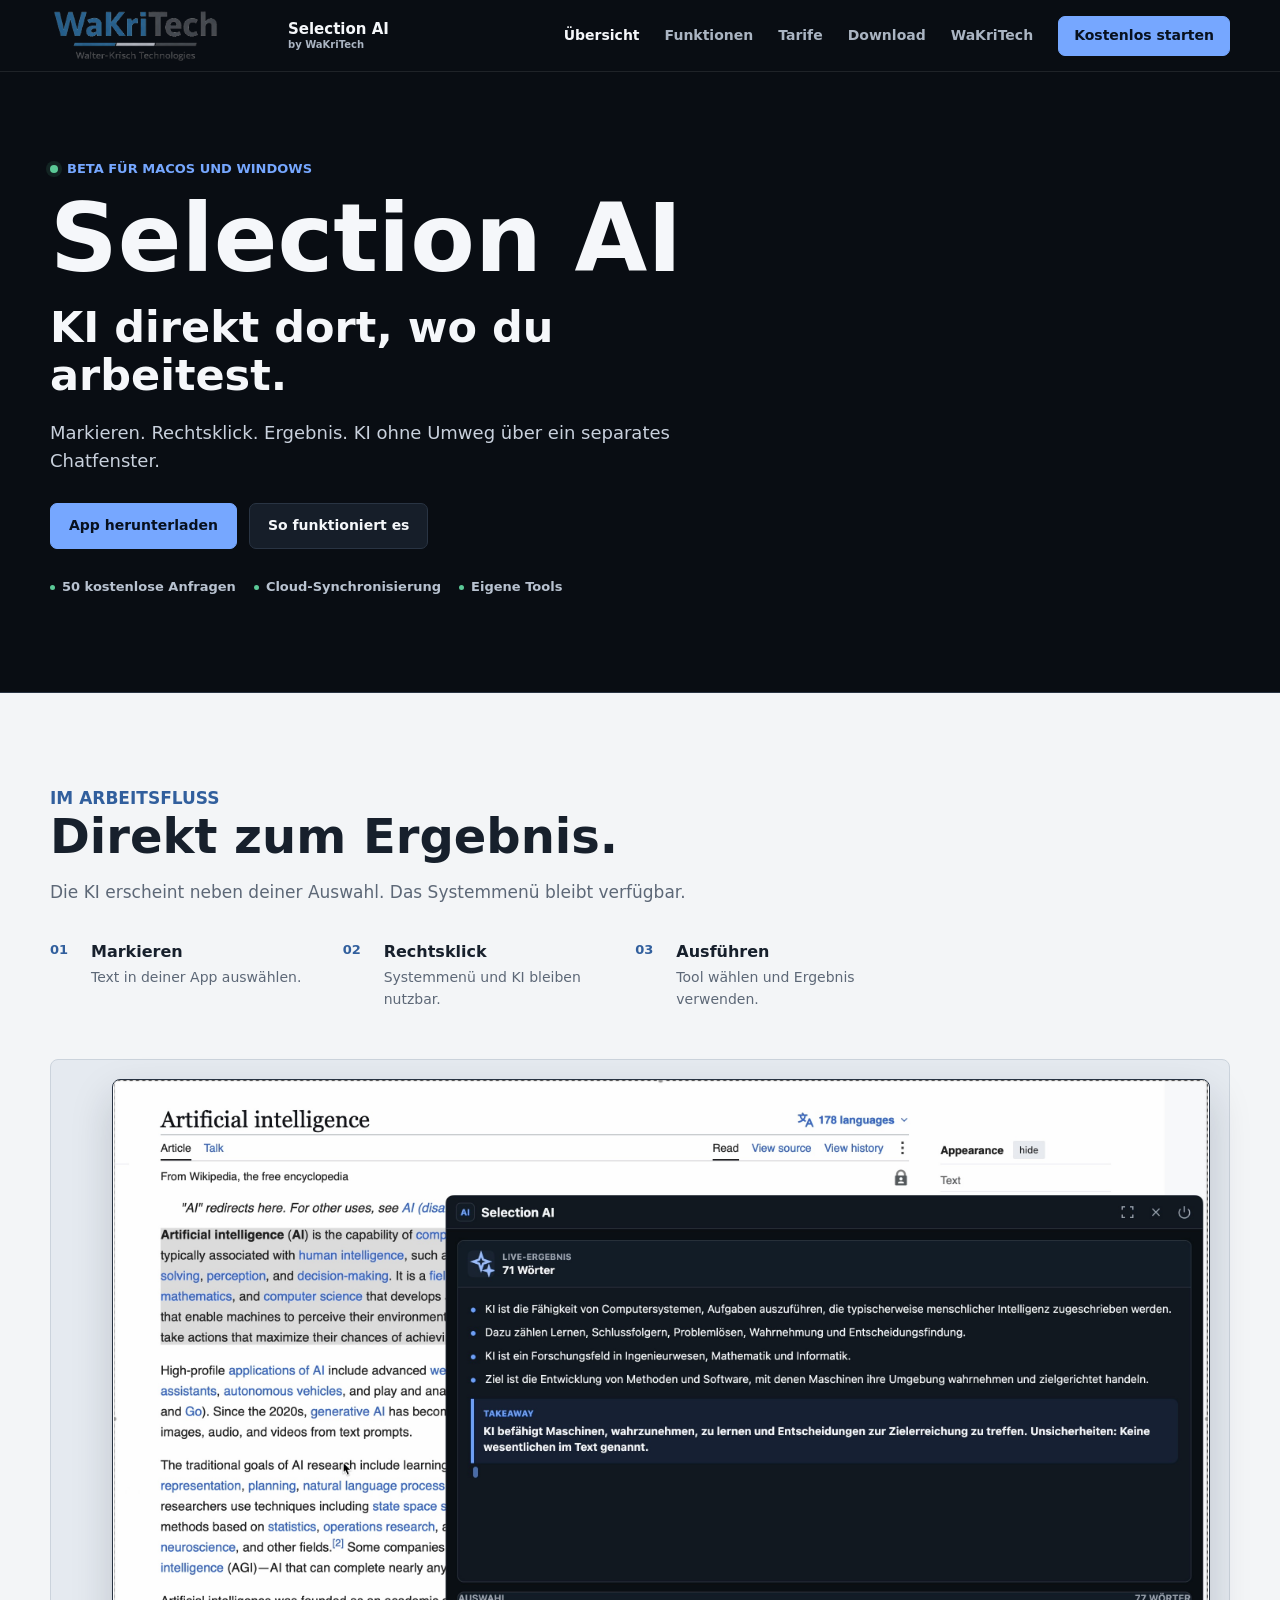
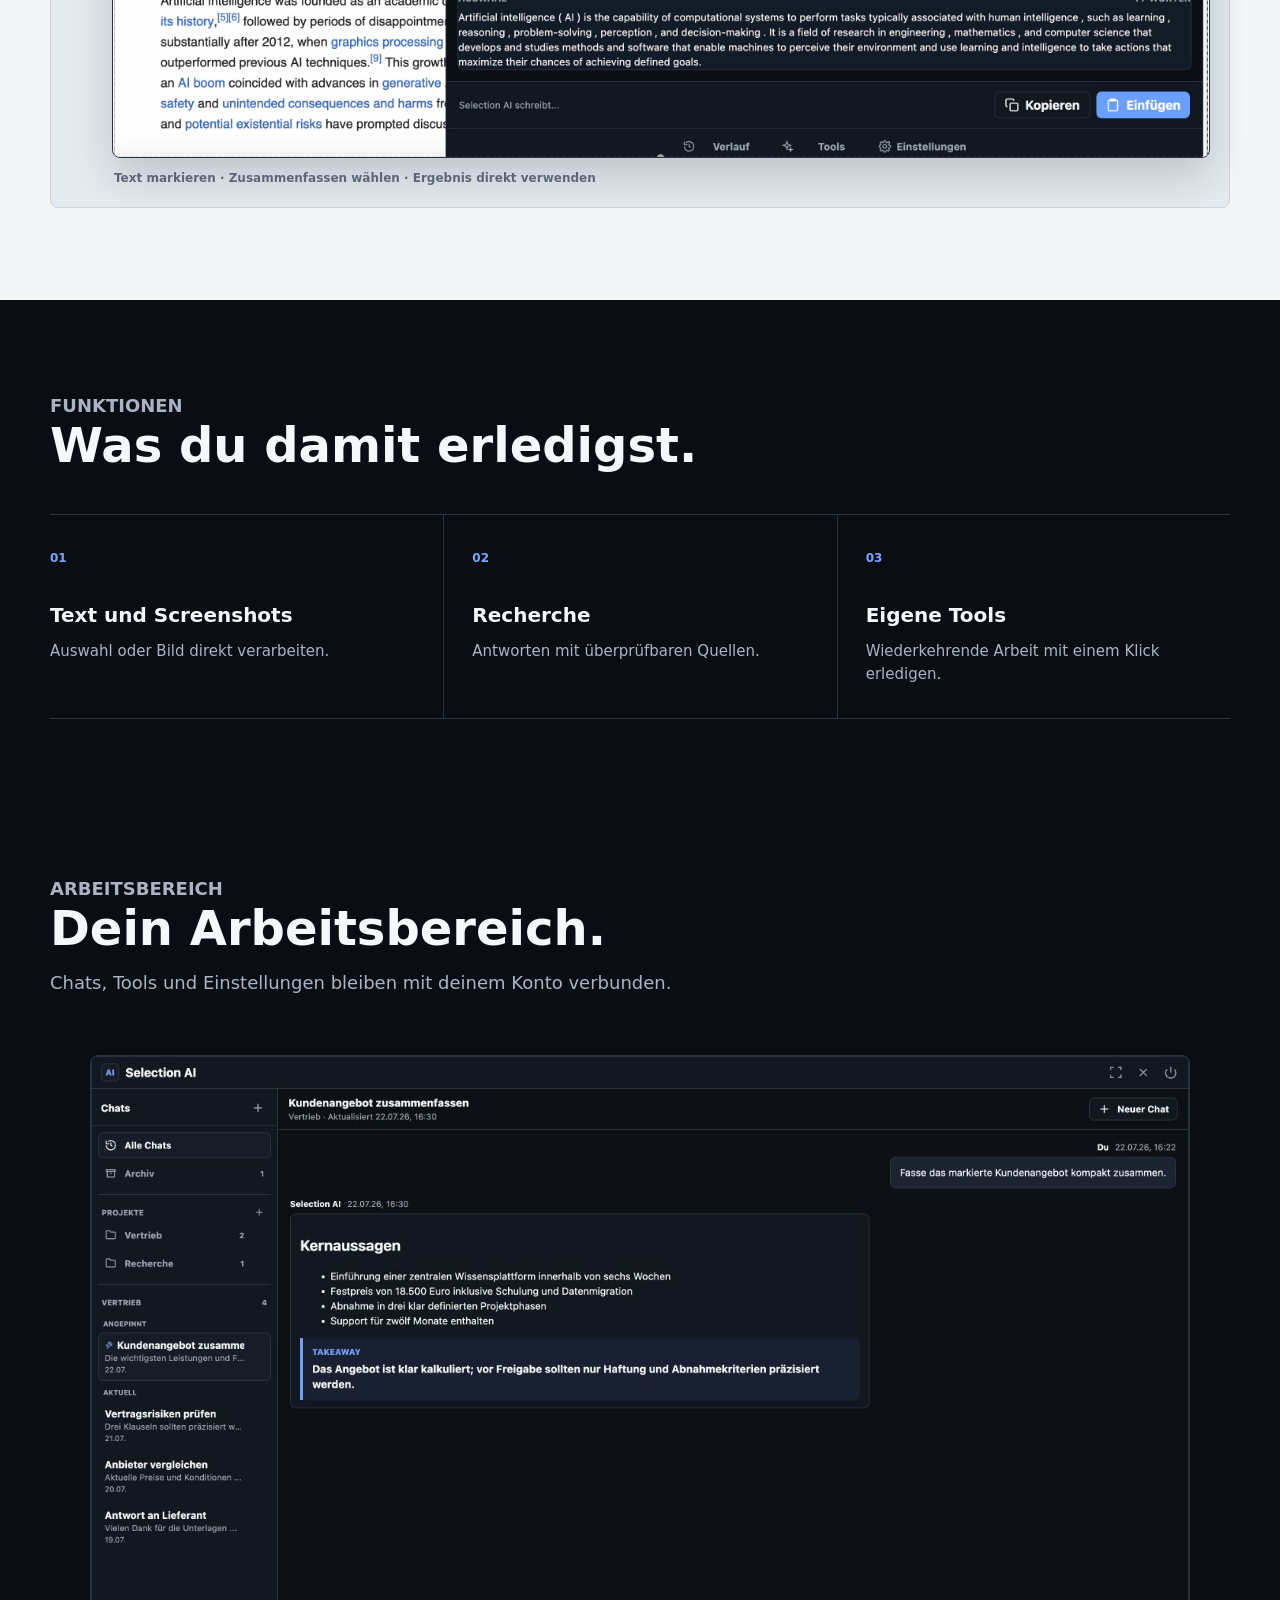
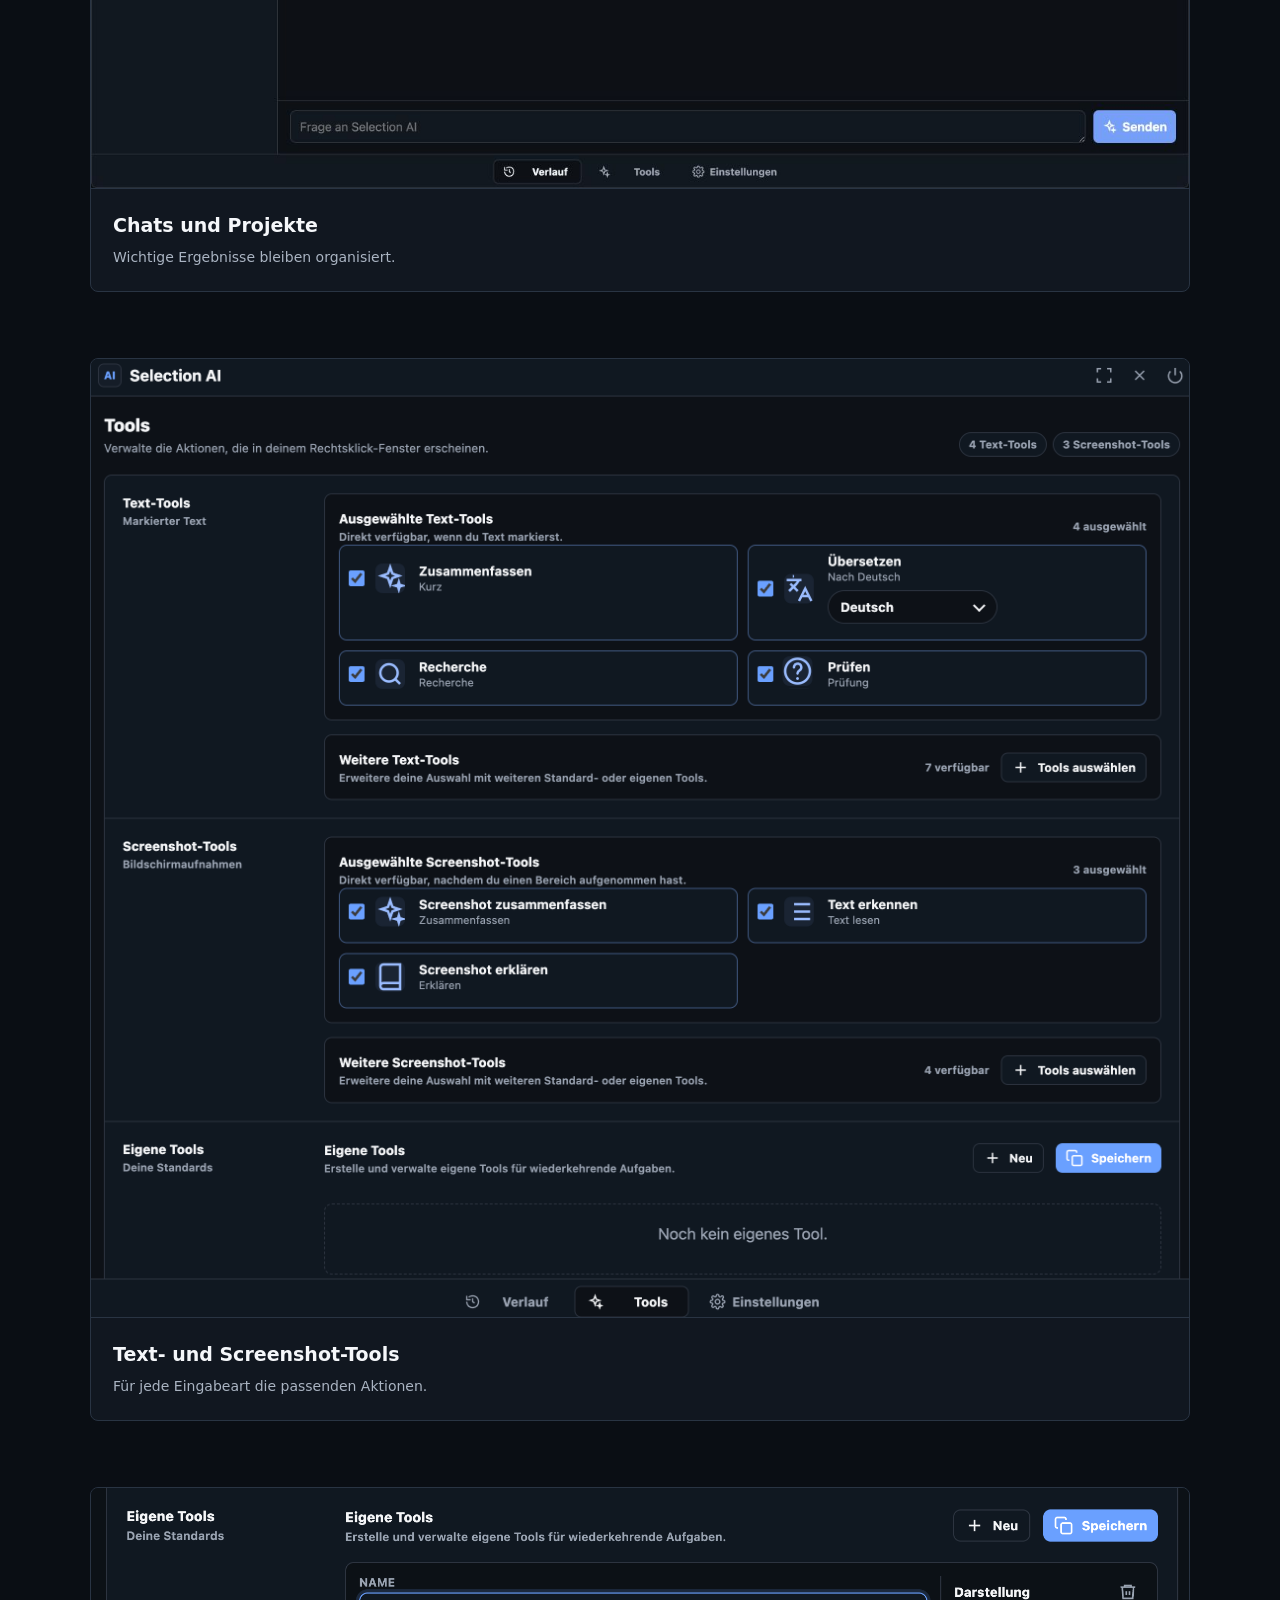
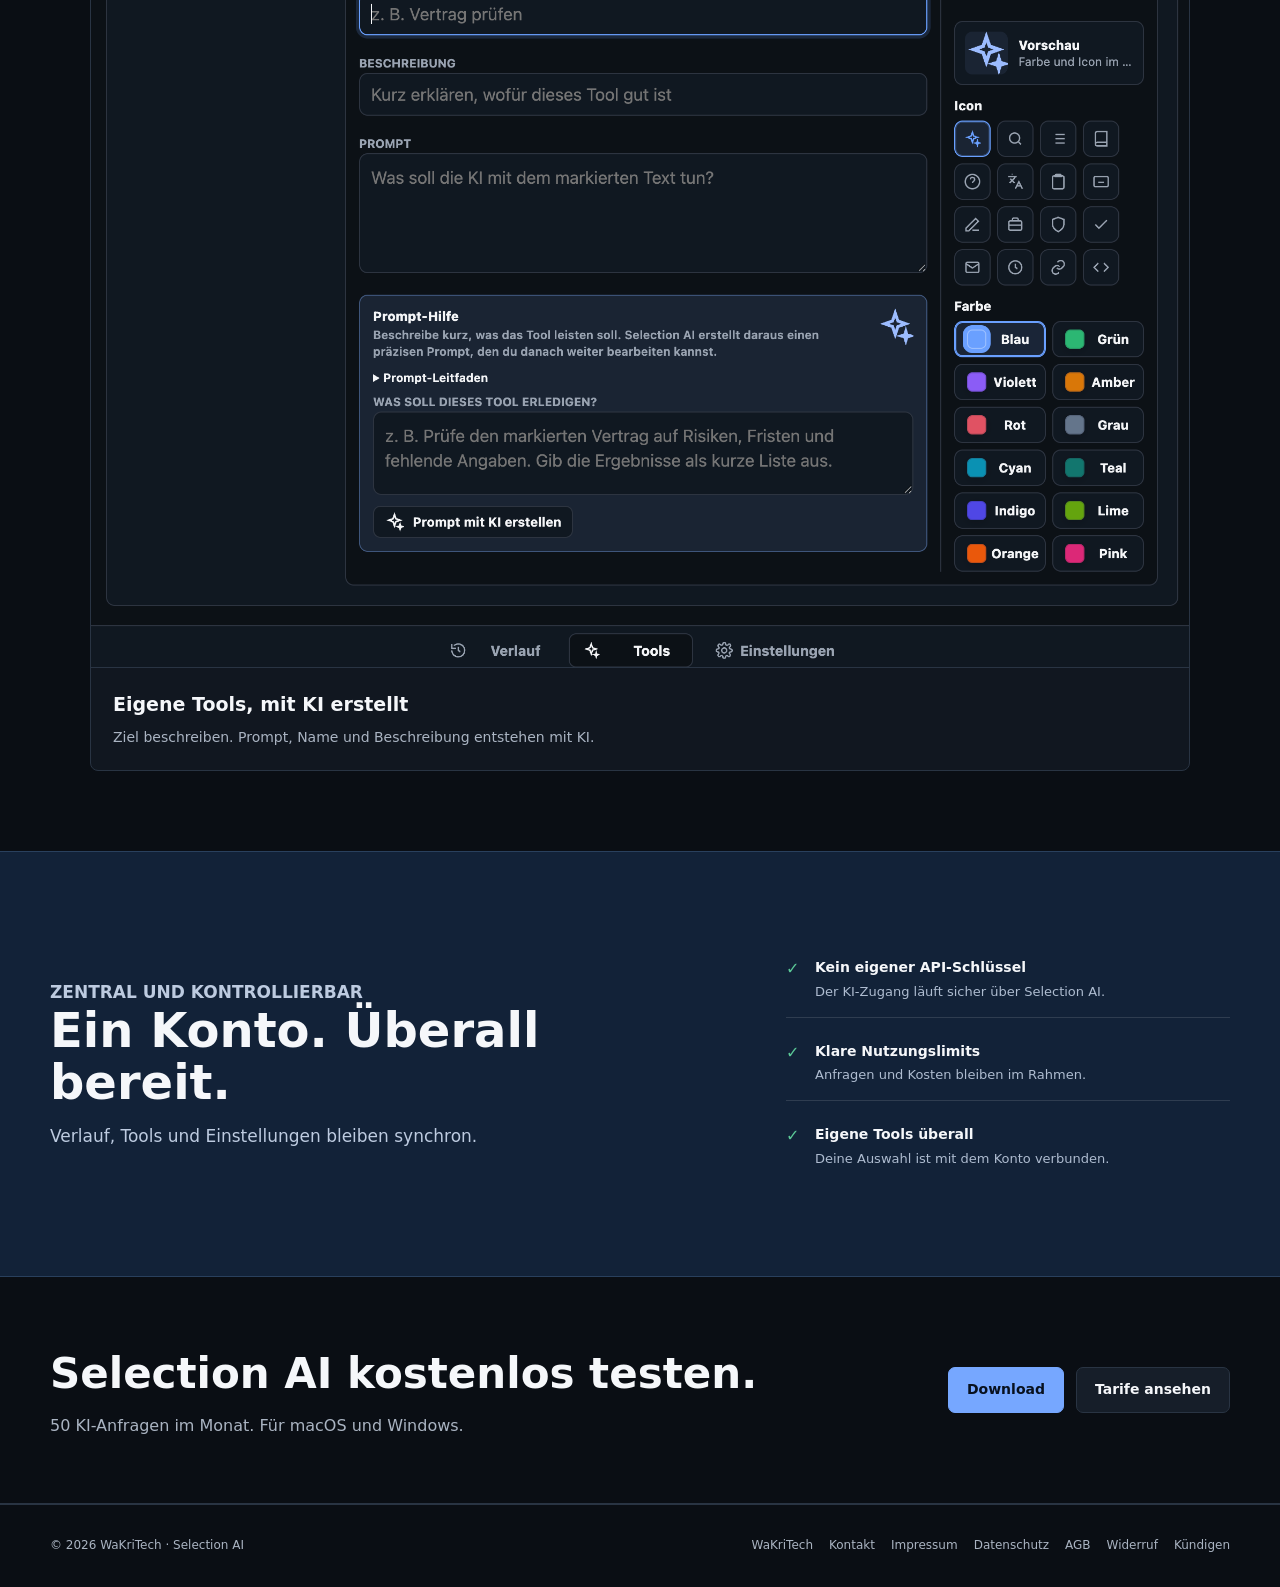
==== index.html @ fdc5a6e5 "Enlarge WaKriTech header logo" ====
<!doctype html>
<html lang="de">
<head>
  <meta charset="utf-8">
  <meta name="viewport" content="width=device-width, initial-scale=1">
  <title>Selection AI | KI direkt im Arbeitsfluss</title>
  <meta name="description" content="Selection AI bringt Zusammenfassungen, Übersetzungen, Recherche und eigene KI-Tools direkt an markierten Text und Screenshots.">
  <link rel="icon" href="favicon.svg?v=wakritech-1" type="image/svg+xml">
  <link rel="icon" href="favicon.png?v=wakritech-1" type="image/png">
  <link rel="stylesheet" href="site.css?v=wakritech-header-wide">
</head>
<body>
  <header class="site-header">
    <div class="site-container header-inner">
      <a class="product-brand" href="/index.html" aria-label="Selection AI Startseite">
        <img class="product-mark" src="logo-transparent.png?v=wakritech-header-1" alt="WaKriTech" aria-hidden="true">
        <span class="product-name"><strong>Selection AI</strong><small>by WaKriTech</small></span>
      </a>
      <button class="nav-toggle" type="button" aria-label="Navigation öffnen" aria-expanded="false" aria-controls="siteNav"><span></span><span></span><span></span></button>
      <nav class="site-nav" id="siteNav" aria-label="Hauptnavigation">
        <a href="/index.html#uebersicht" aria-current="page">Übersicht</a>
        <a href="/index.html#funktionen">Funktionen</a>
        <a href="/pricing.html">Tarife</a>
        <a href="/download.html">Download</a>
        <a href="/wakritech.html">WaKriTech</a>
        <a class="nav-cta" href="/pricing.html#konto">Kostenlos starten</a>
      </nav>
    </div>
  </header>

  <main>
    <section class="product-hero" id="uebersicht">
      <div class="site-container hero-content">
        <p class="kicker status-kicker"><span class="status-dot" aria-hidden="true"></span>Beta für macOS und Windows</p>
        <h1>Selection AI</h1>
        <p class="hero-title">KI direkt dort, wo du arbeitest.</p>
        <p class="hero-copy">Markieren. Rechtsklick. Ergebnis. KI ohne Umweg über ein separates Chatfenster.</p>
        <div class="button-row">
          <a class="button button-primary" href="download.html">App herunterladen</a>
          <a class="button" href="#workflow">So funktioniert es</a>
        </div>
        <div class="hero-meta"><span>50 kostenlose Anfragen</span><span>Cloud-Synchronisierung</span><span>Eigene Tools</span></div>
      </div>
    </section>

    <section class="section light-band" id="workflow">
      <div class="site-container flow-grid">
        <div class="flow-copy">
          <p class="kicker">Im Arbeitsfluss</p>
          <h2>Direkt zum Ergebnis.</h2>
          <p>Die KI erscheint neben deiner Auswahl. Das Systemmenü bleibt verfügbar.</p>
          <ol class="workflow-list">
            <li><strong>01</strong><div><span>Markieren</span><small>Text in deiner App auswählen.</small></div></li>
            <li><strong>02</strong><div><span>Rechtsklick</span><small>Systemmenü und KI bleiben nutzbar.</small></div></li>
            <li><strong>03</strong><div><span>Ausführen</span><small>Tool wählen und Ergebnis verwenden.</small></div></li>
          </ol>
        </div>
        <figure class="flow-visual workflow-video">
          <video autoplay muted loop playsinline preload="metadata" poster="selection-ai-summary-demo-poster.jpg" aria-label="Selection AI Demo: Markierten Wikipedia-Text direkt zusammenfassen">
            <source src="selection-ai-summary-demo.mp4" type="video/mp4">
          </video>
          <figcaption>Text markieren · Zusammenfassen wählen · Ergebnis direkt verwenden</figcaption>
        </figure>
      </div>
    </section>

    <section class="section" id="funktionen">
      <div class="site-container">
        <div class="section-heading">
          <p class="kicker">Funktionen</p>
          <h2>Was du damit erledigst.</h2>
        </div>
        <div class="feature-grid">
          <article class="feature-item"><span class="feature-number">01</span><h3>Text und Screenshots</h3><p>Auswahl oder Bild direkt verarbeiten.</p></article>
          <article class="feature-item"><span class="feature-number">02</span><h3>Recherche</h3><p>Antworten mit überprüfbaren Quellen.</p></article>
          <article class="feature-item"><span class="feature-number">03</span><h3>Eigene Tools</h3><p>Wiederkehrende Arbeit mit einem Klick erledigen.</p></article>
        </div>
      </div>
    </section>

    <section class="section section-compact">
      <div class="site-container">
        <div class="section-heading">
          <p class="kicker">Arbeitsbereich</p>
          <h2>Dein Arbeitsbereich.</h2>
          <p>Chats, Tools und Einstellungen bleiben mit deinem Konto verbunden.</p>
        </div>
        <div class="showcase-grid">
          <figure class="showcase-item">
            <img src="selection-ai-history.png" alt="Selection AI Verlauf mit Projekten und geöffnetem Chat">
            <figcaption class="showcase-copy"><h3>Chats und Projekte</h3><p>Wichtige Ergebnisse bleiben organisiert.</p></figcaption>
          </figure>
          <figure class="showcase-item">
            <div class="showcase-visual tool-screenshot-visual">
              <img src="assets/selection-ai-tools-current.png?v=correct-help-icon" alt="Aktuelle Selection-AI-Tools mit ausgewählten Text- und Screenshot-Tools">
            </div>
            <figcaption class="showcase-copy"><h3>Text- und Screenshot-Tools</h3><p>Für jede Eingabeart die passenden Aktionen.</p></figcaption>
          </figure>
          <figure class="showcase-item">
            <img src="assets/selection-ai-prompt-assistant.png" alt="Selection AI Ansicht zum Erstellen eines eigenen Tools mit Prompt-Hilfe">
            <figcaption class="showcase-copy"><h3>Eigene Tools, mit KI erstellt</h3><p>Ziel beschreiben. Prompt, Name und Beschreibung entstehen mit KI.</p></figcaption>
          </figure>
        </div>
      </div>
    </section>

    <section class="section cloud-band">
      <div class="site-container cloud-grid">
        <div>
          <p class="kicker">Zentral und kontrollierbar</p>
          <h2>Ein Konto. Überall bereit.</h2>
          <p>Verlauf, Tools und Einstellungen bleiben synchron.</p>
        </div>
        <div class="cloud-facts">
          <div class="cloud-fact"><span class="cloud-check">✓</span><div><strong>Kein eigener API-Schlüssel</strong><small>Der KI-Zugang läuft sicher über Selection AI.</small></div></div>
          <div class="cloud-fact"><span class="cloud-check">✓</span><div><strong>Klare Nutzungslimits</strong><small>Anfragen und Kosten bleiben im Rahmen.</small></div></div>
          <div class="cloud-fact"><span class="cloud-check">✓</span><div><strong>Eigene Tools überall</strong><small>Deine Auswahl ist mit dem Konto verbunden.</small></div></div>
        </div>
      </div>
    </section>

    <section class="section-compact cta-band">
      <div class="site-container cta-inner">
        <div><h2>Selection AI kostenlos testen.</h2><p>50 KI-Anfragen im Monat. Für macOS und Windows.</p></div>
        <div class="button-row"><a class="button button-primary" href="download.html">Download</a><a class="button" href="pricing.html">Tarife ansehen</a></div>
      </div>
    </section>

  </main>

  <footer class="site-footer">
    <div class="site-container footer-inner">
      <span>© 2026 WaKriTech · Selection AI</span>
      <div class="footer-links"><a href="wakritech.html">WaKriTech</a><a href="mailto:info@wakritech.com">Kontakt</a><a href="impressum.html">Impressum</a><a href="datenschutz.html">Datenschutz</a><a href="agb.html">AGB</a><a href="widerruf.html">Widerruf</a><a href="kuendigen.html">Kündigen</a></div>
    </div>
  </footer>
  <script src="site.js"></script>
</body>
</html>
---- site.css ----
:root {
  color-scheme: dark;
  --bg: #0a0e14;
  --surface: #111720;
  --surface-2: #161e29;
  --surface-3: #1c2633;
  --line: #293443;
  --line-soft: rgba(255, 255, 255, 0.09);
  --text: #f5f7fa;
  --muted: #aab4c2;
  --blue: #76a7ff;
  --blue-strong: #5f8ff0;
  --blue-ink: #08111f;
  --green: #5bc997;
  --amber: #f1bc5b;
  --paper: #f3f5f7;
  --paper-2: #e8edf2;
  --paper-text: #17202c;
  --paper-muted: #5d6877;
  --max: 1180px;
  --header-height: 72px;
  font-family: Inter, ui-sans-serif, system-ui, -apple-system, BlinkMacSystemFont, "Segoe UI", sans-serif;
}

* { box-sizing: border-box; }
.visually-hidden { position: absolute !important; width: 1px !important; height: 1px !important; padding: 0 !important; margin: -1px !important; overflow: hidden !important; clip: rect(0, 0, 0, 0) !important; white-space: nowrap !important; border: 0 !important; }
html { scroll-behavior: smooth; scroll-padding-top: calc(var(--header-height) + 18px); }
body { margin: 0; background: var(--bg); color: var(--text); font-size: 16px; line-height: 1.55; letter-spacing: 0; }
body, button, input, select, textarea { font-family: inherit; }
a { color: inherit; text-decoration: none; }
img { display: block; max-width: 100%; }
button { color: inherit; }
.site-container { width: min(var(--max), calc(100% - 40px)); margin: 0 auto; }
.section { padding: 92px 0; }
.section-compact { padding: 64px 0; }
.section-heading { max-width: 720px; margin-bottom: 42px; }
.section-heading h2 { margin: 0 0 14px; font-size: clamp(30px, 4vw, 48px); line-height: 1.08; letter-spacing: 0; }
.section-heading p { margin: 0; color: var(--muted); font-size: 18px; }
.kicker { margin: 0 0 14px; color: var(--blue); font-size: 13px; font-weight: 780; text-transform: uppercase; }
.status-kicker { display: flex; align-items: center; gap: 9px; }
.status-dot { width: 8px; height: 8px; border-radius: 50%; background: var(--green); box-shadow: 0 0 0 4px rgba(91, 201, 151, 0.12); }

.site-header { position: sticky; top: 0; z-index: 50; height: var(--header-height); border-bottom: 1px solid var(--line-soft); background: rgba(10, 14, 20, 0.94); backdrop-filter: blur(16px); }
.header-inner { min-height: var(--header-height); display: flex; align-items: center; justify-content: space-between; gap: 28px; }
.product-brand { min-width: 0; display: flex; align-items: center; gap: 18px; }
.product-mark { width: 220px; height: 58px; flex: 0 0 220px; object-fit: contain; object-position: left center; }
.product-name { min-width: 0; display: grid; line-height: 1.08; }
.product-name strong { font-size: 15px; }
.product-name small { margin-top: 3px; color: var(--muted); font-size: 10px; font-weight: 650; }
.site-nav { display: flex; align-items: center; gap: 25px; color: var(--muted); font-size: 14px; font-weight: 650; }
.site-nav a { transition: color 0.18s ease, border-color 0.18s ease, background 0.18s ease; }
.site-nav a:hover, .site-nav a[aria-current="page"] { color: var(--text); }
.nav-cta { min-height: 40px; display: inline-flex; align-items: center; justify-content: center; padding: 0 15px; border: 1px solid var(--blue); border-radius: 7px; background: var(--blue); color: var(--blue-ink) !important; font-weight: 780; }
.nav-cta:hover { background: #91b9ff; }
.nav-toggle { display: none; width: 40px; height: 40px; place-items: center; border: 1px solid var(--line); border-radius: 7px; background: var(--surface); cursor: pointer; }
.nav-toggle span { display: block; width: 17px; height: 1.5px; background: currentColor; }
.nav-toggle span + span { margin-top: 4px; }

.button { min-height: 46px; display: inline-flex; align-items: center; justify-content: center; gap: 9px; padding: 0 18px; border: 1px solid var(--line); border-radius: 7px; background: var(--surface-2); color: var(--text); font-size: 14px; font-weight: 760; cursor: pointer; transition: background 0.18s ease, border-color 0.18s ease, transform 0.18s ease; }
.button:hover { border-color: #435167; background: var(--surface-3); transform: translateY(-1px); }
.button-primary { border-color: var(--blue); background: var(--blue); color: var(--blue-ink); }
.button-primary:hover { border-color: #91b9ff; background: #91b9ff; }
.button-light { border-color: #cbd3dd; background: #fff; color: var(--paper-text); }
.button-light:hover { border-color: #aeb9c8; background: #fff; }
.button:disabled { opacity: 0.48; cursor: not-allowed; transform: none; }
.button-row { display: flex; align-items: center; gap: 12px; flex-wrap: wrap; }

.product-hero { min-height: min(620px, calc(100svh - 112px)); border-bottom: 1px solid var(--line); background: #090d13; }
.hero-content { min-height: min(620px, calc(100svh - 112px)); display: flex; flex-direction: column; align-items: flex-start; justify-content: center; padding-top: 54px; padding-bottom: 62px; }
.hero-content h1 { margin: 0; font-size: clamp(50px, 8vw, 94px); line-height: 0.98; letter-spacing: 0; }
.hero-title { max-width: 690px; margin: 18px 0 0; font-size: clamp(25px, 4vw, 43px); font-weight: 720; line-height: 1.12; }
.hero-copy { max-width: 650px; margin: 20px 0 28px; color: #c9d1dd; font-size: 18px; }
.hero-meta { display: flex; gap: 18px; margin-top: 28px; color: #b8c2d0; font-size: 13px; font-weight: 650; }
.hero-meta span { display: flex; align-items: center; gap: 7px; }
.hero-meta span::before { content: ""; width: 5px; height: 5px; border-radius: 50%; background: var(--green); }

.light-band { background: var(--paper); color: var(--paper-text); }
.light-band .kicker { color: #315f9d; }
.light-band .section-heading p, .light-band .muted { color: var(--paper-muted); }
.flow-grid { display: block; }
.flow-copy { max-width: 850px; }
.flow-copy h2 { margin: 0 0 16px; font-size: clamp(32px, 4vw, 48px); line-height: 1.08; }
.flow-copy > p { margin: 0; color: var(--paper-muted); font-size: 17px; }
.workflow-list { display: grid; grid-template-columns: repeat(3, minmax(0, 1fr)); gap: 28px; margin: 34px 0 0; padding: 0; list-style: none; }
.workflow-list li { display: grid; grid-template-columns: 28px 1fr; gap: 13px; align-items: start; }
.workflow-list strong { color: #315f9d; font-size: 13px; }
.workflow-list span { font-weight: 710; }
.workflow-list small { display: block; margin-top: 3px; color: var(--paper-muted); font-size: 14px; }
.flow-visual { position: relative; margin: 48px 0 0; padding: 20px 20px 20px 62px; }
.flow-visual::before { content: ""; position: absolute; inset: 0; border: 1px solid #cbd3dc; border-radius: 8px; background: #e5eaf0; }
.flow-visual img, .flow-visual video { position: relative; width: 100%; border: 1px solid #273241; border-radius: 8px; box-shadow: 0 18px 42px rgba(19, 30, 44, 0.18); }
.workflow-video video { display: block; aspect-ratio: 2772 / 1716; object-fit: contain; background: #fff; }
.workflow-video figcaption { position: relative; margin: 11px 2px 0; color: var(--paper-muted); font-size: 12px; font-weight: 650; }

.feature-grid { display: grid; grid-template-columns: repeat(3, minmax(0, 1fr)); border-top: 1px solid var(--line); border-bottom: 1px solid var(--line); }
.feature-item { min-width: 0; padding: 30px 28px 32px 0; }
.feature-item + .feature-item { padding-left: 28px; border-left: 1px solid var(--line); }
.feature-number { color: var(--blue); font-size: 12px; font-weight: 820; }
.feature-item h3 { margin: 30px 0 9px; font-size: 20px; }
.feature-item p { margin: 0; color: var(--muted); font-size: 15px; }

.showcase-grid { display: grid; grid-template-columns: 1fr; gap: 34px; }
.showcase-item { min-width: 0; overflow: hidden; border: 1px solid var(--line); border-radius: 8px; background: var(--surface); }
.showcase-item img { width: 100%; height: auto; object-fit: contain; object-position: top left; border-bottom: 1px solid var(--line); }
.showcase-visual { position: relative; }
.showcase-visual img { display: block; }
.showcase-copy { padding: 22px; }
.showcase-copy h3 { margin: 0 0 7px; font-size: 19px; }
.showcase-copy p { margin: 0; color: var(--muted); font-size: 14px; }

.cloud-band { border-top: 1px solid #29405d; border-bottom: 1px solid #29405d; background: #122238; }
.cloud-grid { display: grid; grid-template-columns: minmax(0, 1.2fr) minmax(320px, 0.8fr); gap: 70px; align-items: center; }
.cloud-grid h2 { margin: 0 0 14px; font-size: clamp(31px, 4vw, 48px); line-height: 1.08; }
.cloud-grid p { margin: 0; color: #bdcbe0; font-size: 17px; }
.cloud-facts { display: grid; gap: 10px; }
.cloud-fact { display: grid; grid-template-columns: 18px 1fr; gap: 11px; align-items: start; padding: 13px 0; border-bottom: 1px solid rgba(255, 255, 255, 0.12); }
.cloud-fact:last-child { border-bottom: 0; }
.cloud-check { color: var(--green); font-weight: 850; }
.cloud-fact strong { display: block; font-size: 14px; }
.cloud-fact small { color: #aebcd0; font-size: 13px; }

.cta-band { border-bottom: 1px solid var(--line); }
.cta-inner { display: flex; align-items: center; justify-content: space-between; gap: 48px; }
.cta-inner h2 { margin: 0 0 8px; font-size: clamp(28px, 4vw, 42px); }
.cta-inner p { max-width: 700px; margin: 0; color: var(--muted); }

.company-band { background: var(--paper); color: var(--paper-text); }
.company-grid { display: grid; grid-template-columns: minmax(0, 0.7fr) minmax(0, 1.3fr); gap: 90px; align-items: start; }
.company-brand { display: flex; align-items: center; gap: 14px; }
.company-mark { width: 54px; height: 54px; display: grid; place-items: center; border: 1px solid #c7d0da; border-radius: 8px; background: #fff; color: #315f9d; font-size: 22px; font-weight: 850; }
.company-brand strong { display: block; font-size: 22px; }
.company-brand small { color: var(--paper-muted); }
.company-copy h2 { margin: 0 0 15px; font-size: clamp(30px, 4vw, 46px); line-height: 1.08; }
.company-copy p { margin: 0 0 22px; color: var(--paper-muted); font-size: 17px; }
.company-values { display: grid; grid-template-columns: repeat(3, minmax(0, 1fr)); gap: 18px; margin-top: 34px; }
.company-value { padding-top: 14px; border-top: 2px solid #315f9d; }
.company-value strong { display: block; margin-bottom: 5px; }
.company-value span { color: var(--paper-muted); font-size: 13px; }

.company-hero { min-height: 600px; display: grid; align-items: center; padding: 72px 0; background: var(--paper); color: var(--paper-text); }
.company-hero-inner { display: flex; flex-direction: column; align-items: flex-start; }
.company-logo-frame { width: min(540px, 88vw); margin-bottom: 48px; }
.company-logo { display: block; width: 100%; height: auto; }
.company-hero p { max-width: 700px; margin: 0; color: var(--paper-muted); font-size: 19px; }
.company-principles { display: flex; gap: 10px 24px; flex-wrap: wrap; margin-top: 32px; padding-top: 18px; border-top: 1px solid #cbd3dc; color: #435064; font-size: 13px; font-weight: 760; }
.company-principles span { display: flex; align-items: center; gap: 8px; }
.company-principles span::before { content: ""; width: 5px; height: 5px; border-radius: 50%; background: #315f9d; }
.company-story { border-top: 1px solid var(--line); }
.company-story-grid { display: grid; grid-template-columns: minmax(0, .72fr) minmax(0, 1.28fr); gap: 86px; align-items: start; }
.company-story h2 { margin: 0; font-size: clamp(31px, 4vw, 48px); line-height: 1.08; }
.company-story-copy > p { margin: 0 0 24px; color: var(--muted); font-size: 17px; }
.company-contact { border-top: 1px solid var(--line); }

.page-hero { padding: 76px 0 50px; border-bottom: 1px solid var(--line); }
.page-hero h1 { max-width: 820px; margin: 0 0 16px; font-size: clamp(42px, 6vw, 68px); line-height: 1.03; }
.page-hero p { max-width: 720px; margin: 0; color: var(--muted); font-size: 18px; }
.release-line { display: flex; align-items: center; gap: 10px; margin-top: 22px; color: var(--muted); font-size: 13px; }
.download-important-notice { display: grid; grid-template-columns: auto minmax(0, 1fr) auto; align-items: center; gap: 18px; max-width: 920px; margin-top: 32px; padding: 18px 20px; border: 1px solid #8c6b2e; border-left: 3px solid var(--amber); border-radius: 8px; background: #201b11; }
.notice-symbol { display: grid; place-items: center; width: 28px; height: 28px; border: 1px solid var(--amber); border-radius: 50%; color: var(--amber); font-weight: 850; }
.download-important-notice strong { display: block; margin-bottom: 5px; color: #f2dfab; font-size: 15px; }
.download-important-notice p { max-width: 620px; color: #d9d0bc; font-size: 14px; line-height: 1.5; }
.notice-link { white-space: nowrap; }

.download-grid { display: grid; grid-template-columns: repeat(2, minmax(0, 1fr)); gap: 16px; }
.download-item { min-width: 0; padding: 24px; border: 1px solid var(--line); border-radius: 8px; background: var(--surface); }
.platform-head { display: flex; align-items: flex-start; justify-content: space-between; gap: 16px; }
.platform-head h2 { margin: 0 0 4px; font-size: 23px; }
.platform-head p { margin: 0; color: var(--muted); font-size: 14px; }
.platform-icon { width: 44px; height: 44px; display: grid; place-items: center; border: 1px solid var(--line); border-radius: 7px; background: var(--surface-2); color: var(--blue); font-size: 12px; font-weight: 850; }
.download-button { width: 100%; margin-top: 24px; }
.download-meta { display: flex; justify-content: space-between; gap: 12px; margin-top: 12px; color: var(--muted); font-size: 12px; }
.install-grid { display: grid; grid-template-columns: repeat(3, minmax(0, 1fr)); border-top: 1px solid var(--line); }
.install-step { padding: 26px 26px 0 0; }
.install-step + .install-step { padding-left: 26px; border-left: 1px solid var(--line); }
.install-step strong { color: var(--blue); font-size: 12px; }
.install-step h3 { margin: 22px 0 7px; font-size: 18px; }
.install-step p { margin: 0; color: var(--muted); font-size: 14px; }
.beta-notice { margin-top: 34px; padding: 17px 18px; border-left: 3px solid var(--amber); background: #1d1a13; color: #d8cfbd; font-size: 14px; }
.first-start-guide { border-top: 1px solid var(--line); border-bottom: 1px solid var(--line); background: var(--surface); }
.macos-guide-visuals { display: grid; grid-template-columns: minmax(260px, .62fr) minmax(0, 1.38fr); align-items: center; gap: 42px; max-width: 1120px; margin: 0 auto 34px; }
.macos-guide-visual { position: relative; min-width: 0; margin: 0; }
.macos-guide-visual img { display: block; width: 100%; border-radius: 10px; background: var(--paper); box-shadow: 0 20px 48px rgba(0, 0, 0, .32), 0 0 0 1px rgba(177, 193, 213, .16); }
.macos-guide-visual:first-child { transform: translateY(-14px); }
.macos-open-marker { position: absolute; z-index: 1; top: 50%; left: 81.5%; width: 16%; height: 12%; border: 3px solid #74a9ff; border-radius: 12px; box-shadow: 0 0 0 5px rgba(84, 145, 255, .18), 0 10px 24px rgba(0, 0, 0, .26); pointer-events: none; }
.macos-open-marker::after { content: ""; position: absolute; right: 15%; bottom: 100%; border: 8px solid transparent; border-bottom: 11px solid #74a9ff; }
.macos-open-marker span { position: absolute; right: -4px; bottom: calc(100% + 18px); padding: 6px 9px; border-radius: 5px; background: #74a9ff; color: white; font-size: 11px; font-weight: 800; line-height: 1; white-space: nowrap; box-shadow: 0 5px 16px rgba(0, 0, 0, .28); }
.macos-guide-visual figcaption { margin-top: 10px; color: var(--muted); font-size: 13px; line-height: 1.45; }
.macos-guide-visual figcaption span { margin-right: 6px; color: var(--blue); font-size: 11px; font-weight: 850; text-transform: uppercase; }
.first-start-steps { display: grid; grid-template-columns: repeat(3, minmax(0, 1fr)); border-top: 1px solid var(--line); border-bottom: 1px solid var(--line); }
.first-start-step { display: flex; gap: 16px; padding: 24px; min-width: 0; }
.first-start-step + .first-start-step { border-left: 1px solid var(--line); }
.first-start-step > span { display: grid; place-items: center; width: 30px; height: 30px; flex: 0 0 30px; border: 1px solid var(--blue); color: var(--blue); font-size: 13px; font-weight: 800; }
.first-start-step h3 { margin: 3px 0 8px; font-size: 17px; }
.first-start-step p { margin: 0; color: var(--muted); font-size: 14px; line-height: 1.55; }
.first-start-result { margin: 18px 0 0; color: var(--text); font-size: 14px; }
.windows-start-guide { border-bottom: 1px solid var(--line); }
.windows-start-layout { display: grid; grid-template-columns: minmax(280px, 0.9fr) minmax(0, 1.1fr); gap: 44px; align-items: center; }
.windows-smart-screen { margin: 0; overflow: hidden; border: 1px solid #596678; border-radius: 8px; background: #111722; box-shadow: 0 20px 40px rgba(0, 0, 0, 0.22); }
.windows-smart-screen-bar { display: flex; gap: 6px; padding: 11px 13px; border-bottom: 1px solid #344153; background: #1a2331; }
.windows-smart-screen-bar span { width: 8px; height: 8px; border-radius: 50%; background: #65748a; }
.windows-smart-screen-body { padding: 30px; text-align: center; }
.windows-shield { display: grid; place-items: center; width: 44px; height: 52px; margin: 0 auto 16px; clip-path: polygon(50% 0, 92% 16%, 86% 68%, 50% 100%, 14% 68%, 8% 16%); background: #3a8ced; color: white; font-size: 23px; font-weight: 800; }
.windows-smart-screen-body p { margin: 0 0 10px; color: #f4f7fb; font-size: 20px; font-weight: 750; }
.windows-smart-screen-body small { color: #aab6c7; line-height: 1.55; }
.windows-smart-screen-actions { display: flex; align-items: center; justify-content: center; gap: 14px; margin-top: 24px; font-size: 12px; }
.windows-smart-screen-actions span { color: #91c4ff; }
.windows-smart-screen-actions strong { padding: 9px 12px; border: 1px solid #6dafff; background: #2d7bd5; color: white; }
.windows-smart-screen figcaption { padding: 12px 16px; border-top: 1px solid #344153; color: #aab6c7; font-size: 12px; text-align: center; }
.windows-start-steps { display: grid; gap: 0; border-top: 1px solid var(--line); border-bottom: 1px solid var(--line); }
.windows-start-steps article { display: flex; gap: 16px; padding: 20px 0; }
.windows-start-steps article + article { border-top: 1px solid var(--line); }
.windows-start-steps article > span { display: grid; place-items: center; width: 30px; height: 30px; flex: 0 0 30px; border: 1px solid var(--blue); color: var(--blue); font-size: 13px; font-weight: 800; }
.windows-start-steps h3 { margin: 3px 0 7px; font-size: 17px; }
.windows-start-steps p { margin: 0; color: var(--muted); font-size: 14px; line-height: 1.55; }

.plans { display: grid; grid-template-columns: repeat(4, minmax(0, 1fr)); gap: 14px; }
.plan { min-width: 0; display: flex; flex-direction: column; padding: 22px; border: 1px solid var(--line); border-radius: 8px; background: var(--surface); }
.plan.featured { border-color: var(--blue); box-shadow: inset 0 3px 0 var(--blue); }
.plan-label { min-height: 20px; color: var(--blue); font-size: 11px; font-weight: 800; text-transform: uppercase; }
.plan h2 { margin: 8px 0 2px; font-size: 22px; }
.price { margin: 8px 0 18px; font-size: 30px; font-weight: 820; }
.price small { color: var(--muted); font-size: 13px; font-weight: 600; }
.features { flex: 1; display: grid; align-content: start; gap: 9px; margin: 0 0 22px; padding: 0; list-style: none; color: var(--muted); font-size: 14px; }
.features li::before { content: "✓"; margin-right: 8px; color: var(--green); font-weight: 850; }
.pricing-notice { display: none; margin-bottom: 24px; padding: 13px 15px; border-left: 3px solid var(--amber); background: #211c11; color: #eed69d; }
.pricing-notice.show { display: block; }
.legal-note { margin-top: 18px !important; color: var(--muted); font-size: 13px !important; }
.account { display: grid; grid-template-columns: minmax(0, 1.05fr) minmax(340px, 0.95fr); gap: 58px; padding-top: 44px; border-top: 1px solid var(--line); }
.account-copy h2 { margin: 0 0 10px; font-size: 30px; }
.account-copy p { margin: 0; color: var(--muted); }
.account-panel { padding: 20px; border: 1px solid var(--line); border-radius: 8px; background: var(--surface); }
.account-head { display: flex; align-items: center; justify-content: space-between; gap: 12px; margin-bottom: 16px; }
.account-head strong { font-size: 17px; }
.tabs { display: grid; grid-template-columns: repeat(2, 1fr); gap: 4px; padding: 4px; border: 1px solid var(--line); border-radius: 7px; background: var(--bg); }
.tab { min-height: 34px; border: 0; border-radius: 5px; background: transparent; color: var(--muted); cursor: pointer; }
.tab.active { background: var(--surface-3); color: var(--text); }
form { display: grid; gap: 12px; }
label { display: grid; gap: 6px; color: var(--muted); font-size: 12px; font-weight: 720; }
input, select, textarea { width: 100%; min-height: 42px; border: 1px solid var(--line); border-radius: 7px; padding: 0 11px; background: var(--bg); color: var(--text); outline: 0; }
input:focus, select:focus, textarea:focus { border-color: var(--blue); box-shadow: 0 0 0 3px rgba(118, 167, 255, 0.15); }
.hidden { display: none !important; }
.status { min-height: 22px; margin-top: 12px; color: var(--muted); font-size: 13px; }
.status.error { color: #ff9b9b; }
.status.success { color: #79ddb0; }
.signed-in { display: grid; gap: 12px; }
.signed-in small { color: var(--muted); }
.legal-consent { display: flex; align-items: flex-start; gap: 9px; margin: 14px 0; color: var(--muted); font-size: 13px; font-weight: 500; }
.legal-consent input { width: 18px; min-height: 18px; margin: 2px 0 0; }

.site-footer { border-top: 1px solid var(--line); color: var(--muted); font-size: 12px; }
.footer-inner { min-height: 82px; display: flex; align-items: center; justify-content: space-between; gap: 24px; }
.footer-links { display: flex; gap: 16px; flex-wrap: wrap; }
.footer-links a:hover { color: var(--text); }

@media (max-width: 980px) {
  .nav-toggle { display: grid; }
  .site-nav { position: absolute; top: var(--header-height); left: 0; right: 0; display: none; align-items: stretch; gap: 0; padding: 12px 20px 18px; border-bottom: 1px solid var(--line); background: #0d121a; }
  .site-nav.is-open { display: grid; }
  .site-nav a { padding: 12px 4px; }
  .nav-cta { margin-top: 8px; padding: 0 15px !important; }
  .flow-grid, .cloud-grid, .company-grid, .company-story-grid, .account { grid-template-columns: 1fr; gap: 40px; }
  .flow-visual { max-width: 680px; }
  .workflow-list { grid-template-columns: 1fr; gap: 18px; }
  .feature-grid { grid-template-columns: 1fr; }
  .feature-item { padding: 25px 0; }
  .feature-item + .feature-item { padding-left: 0; border-left: 0; border-top: 1px solid var(--line); }
  .feature-item h3 { margin-top: 16px; }
  .plans { grid-template-columns: repeat(2, minmax(0, 1fr)); }
}

@media (max-width: 700px) {
  :root { --header-height: 64px; }
  .site-container { width: min(100% - 28px, var(--max)); }
  .product-brand { gap: 10px; }
  .product-mark { width: 150px; height: 46px; flex-basis: 150px; }
  .product-name strong { font-size: 13px; }
  .section { padding: 68px 0; }
  .section-compact { padding: 50px 0; }
  .product-name small { display: none; }
  .product-hero, .hero-content { min-height: 610px; }
  .hero-content { justify-content: center; padding-bottom: 48px; }
  .hero-content h1 { font-size: 52px; }
  .hero-title { font-size: 28px; }
  .hero-copy { font-size: 16px; }
  .hero-meta { display: grid; gap: 7px; margin-top: 22px; }
  .flow-visual { padding: 12px 12px 12px 28px; }
  .company-logo-frame { margin-bottom: 32px; }
  .showcase-grid, .download-grid, .install-grid, .macos-guide-visuals, .first-start-steps, .plans, .company-values { grid-template-columns: 1fr; }
  .windows-start-layout { grid-template-columns: 1fr; gap: 28px; }
  .company-hero { min-height: 560px; padding: 54px 0; }
  .install-step { padding: 22px 0; }
  .install-step + .install-step { padding-left: 0; border-left: 0; border-top: 1px solid var(--line); }
  .first-start-step { padding: 20px 0; }
  .first-start-step + .first-start-step { border-left: 0; border-top: 1px solid var(--line); }
  .macos-guide-visuals { gap: 26px; }
  .macos-guide-visual:first-child { width: min(82%, 430px); justify-self: center; transform: none; }
  .cta-inner, .footer-inner { align-items: flex-start; flex-direction: column; }
  .cta-inner { gap: 24px; }
  .footer-inner { justify-content: center; padding: 20px 0; }
  .page-hero { padding-top: 52px; }
  .download-important-notice { grid-template-columns: auto minmax(0, 1fr); gap: 14px; }
  .notice-link { grid-column: 1 / -1; width: 100%; }
  .button-row .button { width: 100%; }
}

@media (prefers-reduced-motion: reduce) {
  html { scroll-behavior: auto; }
  *, *::before, *::after { transition: none !important; }
}
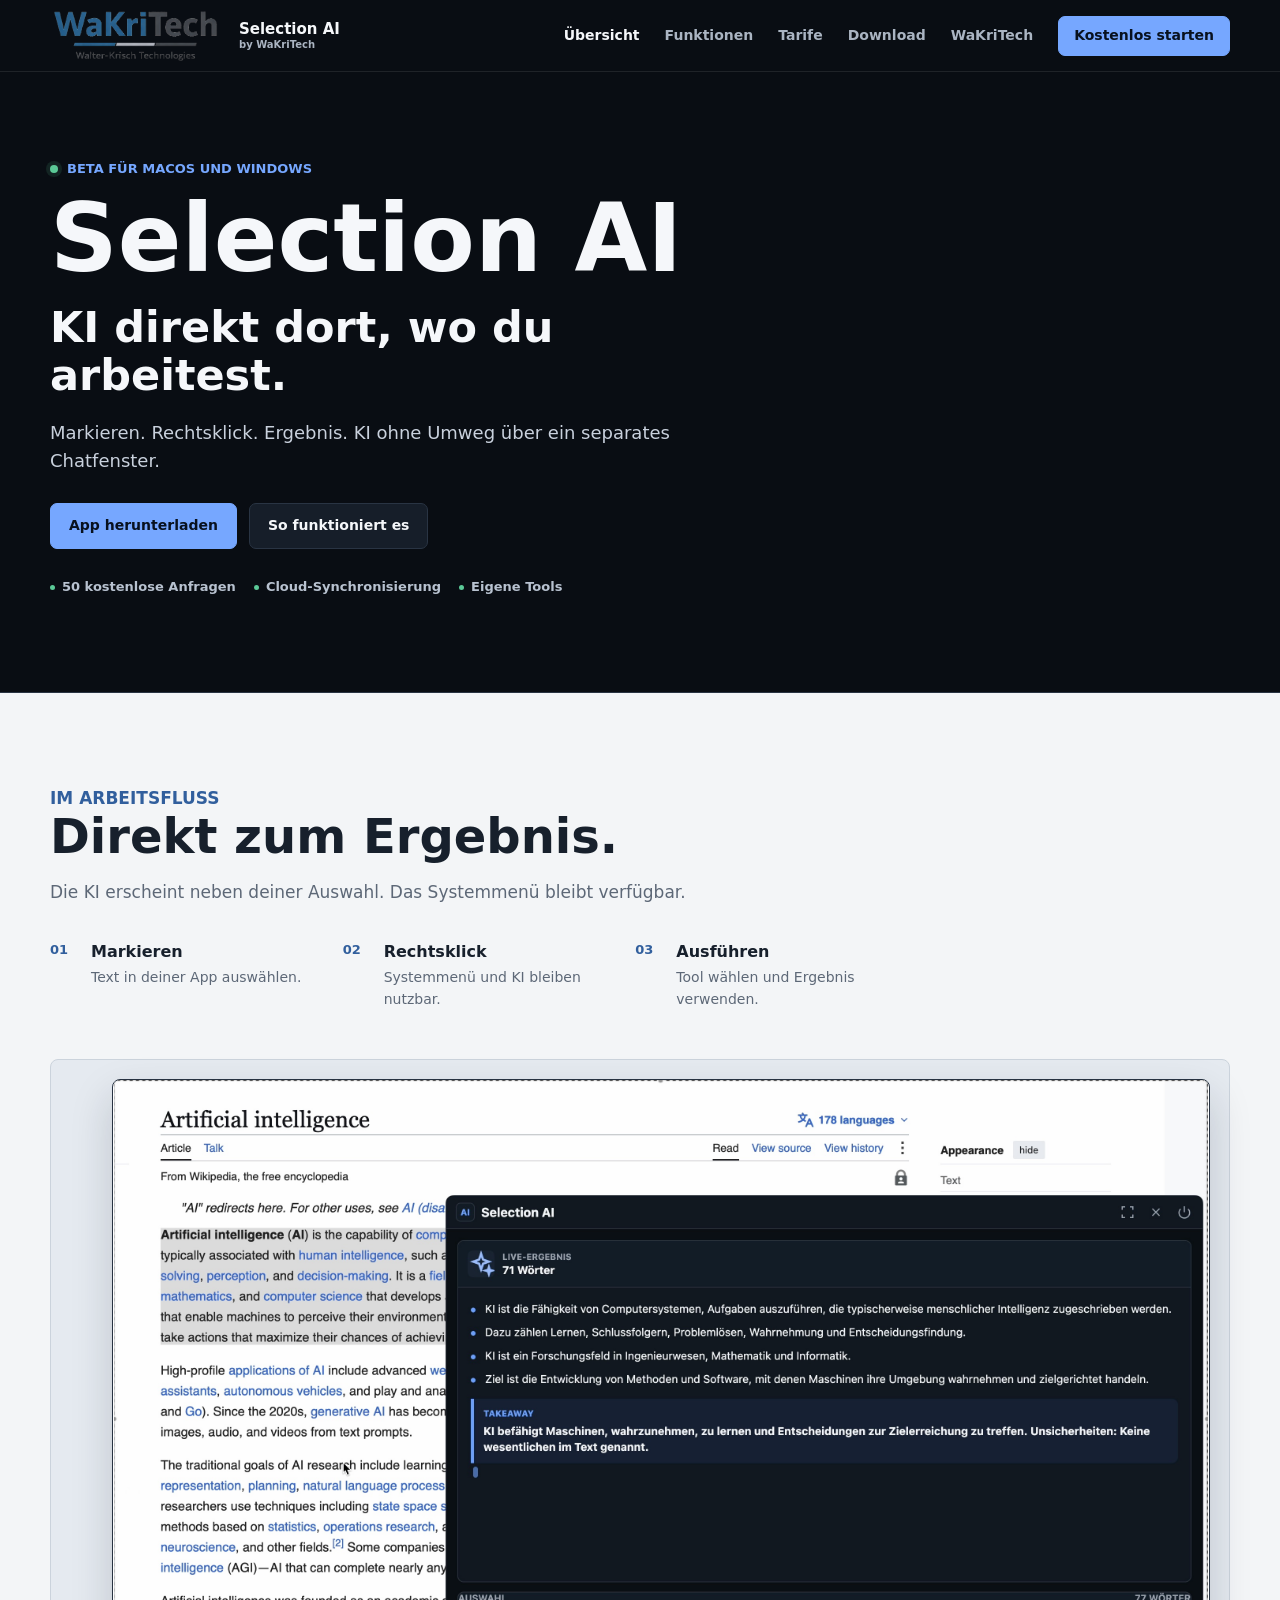
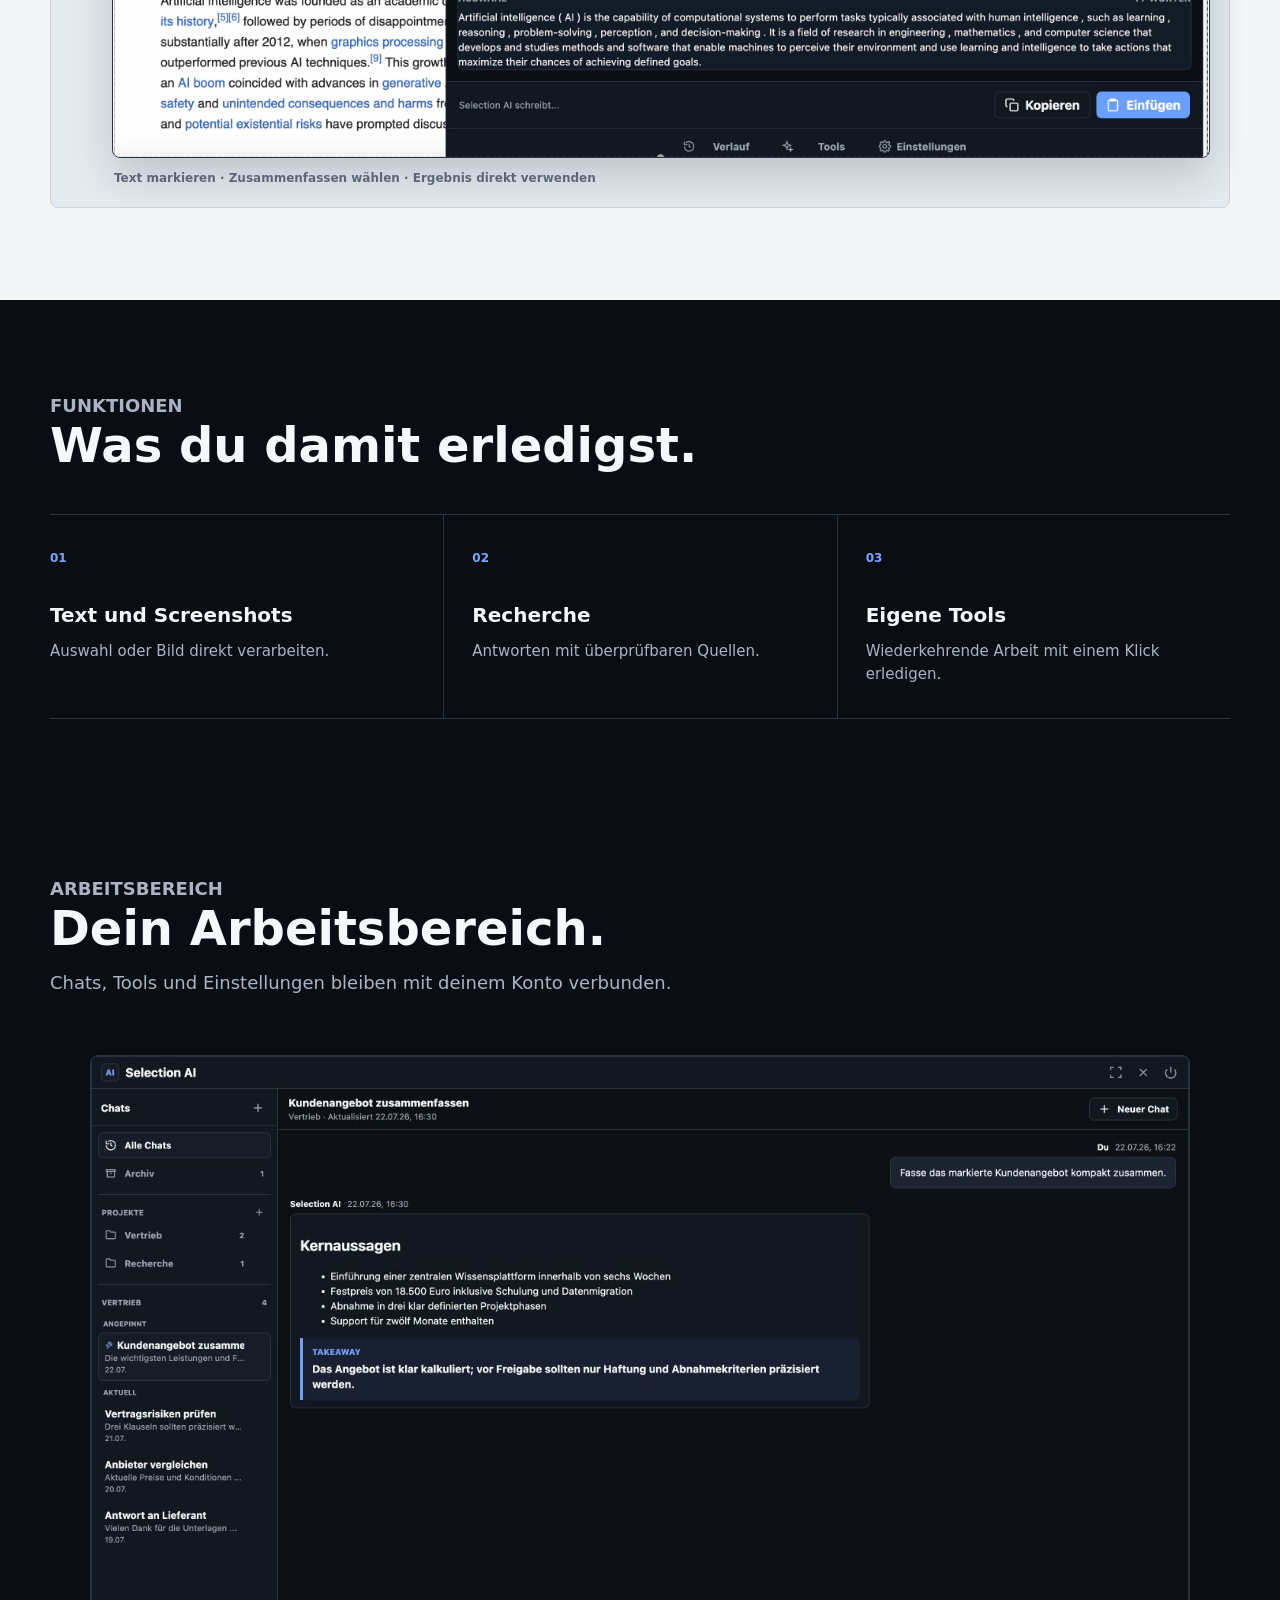
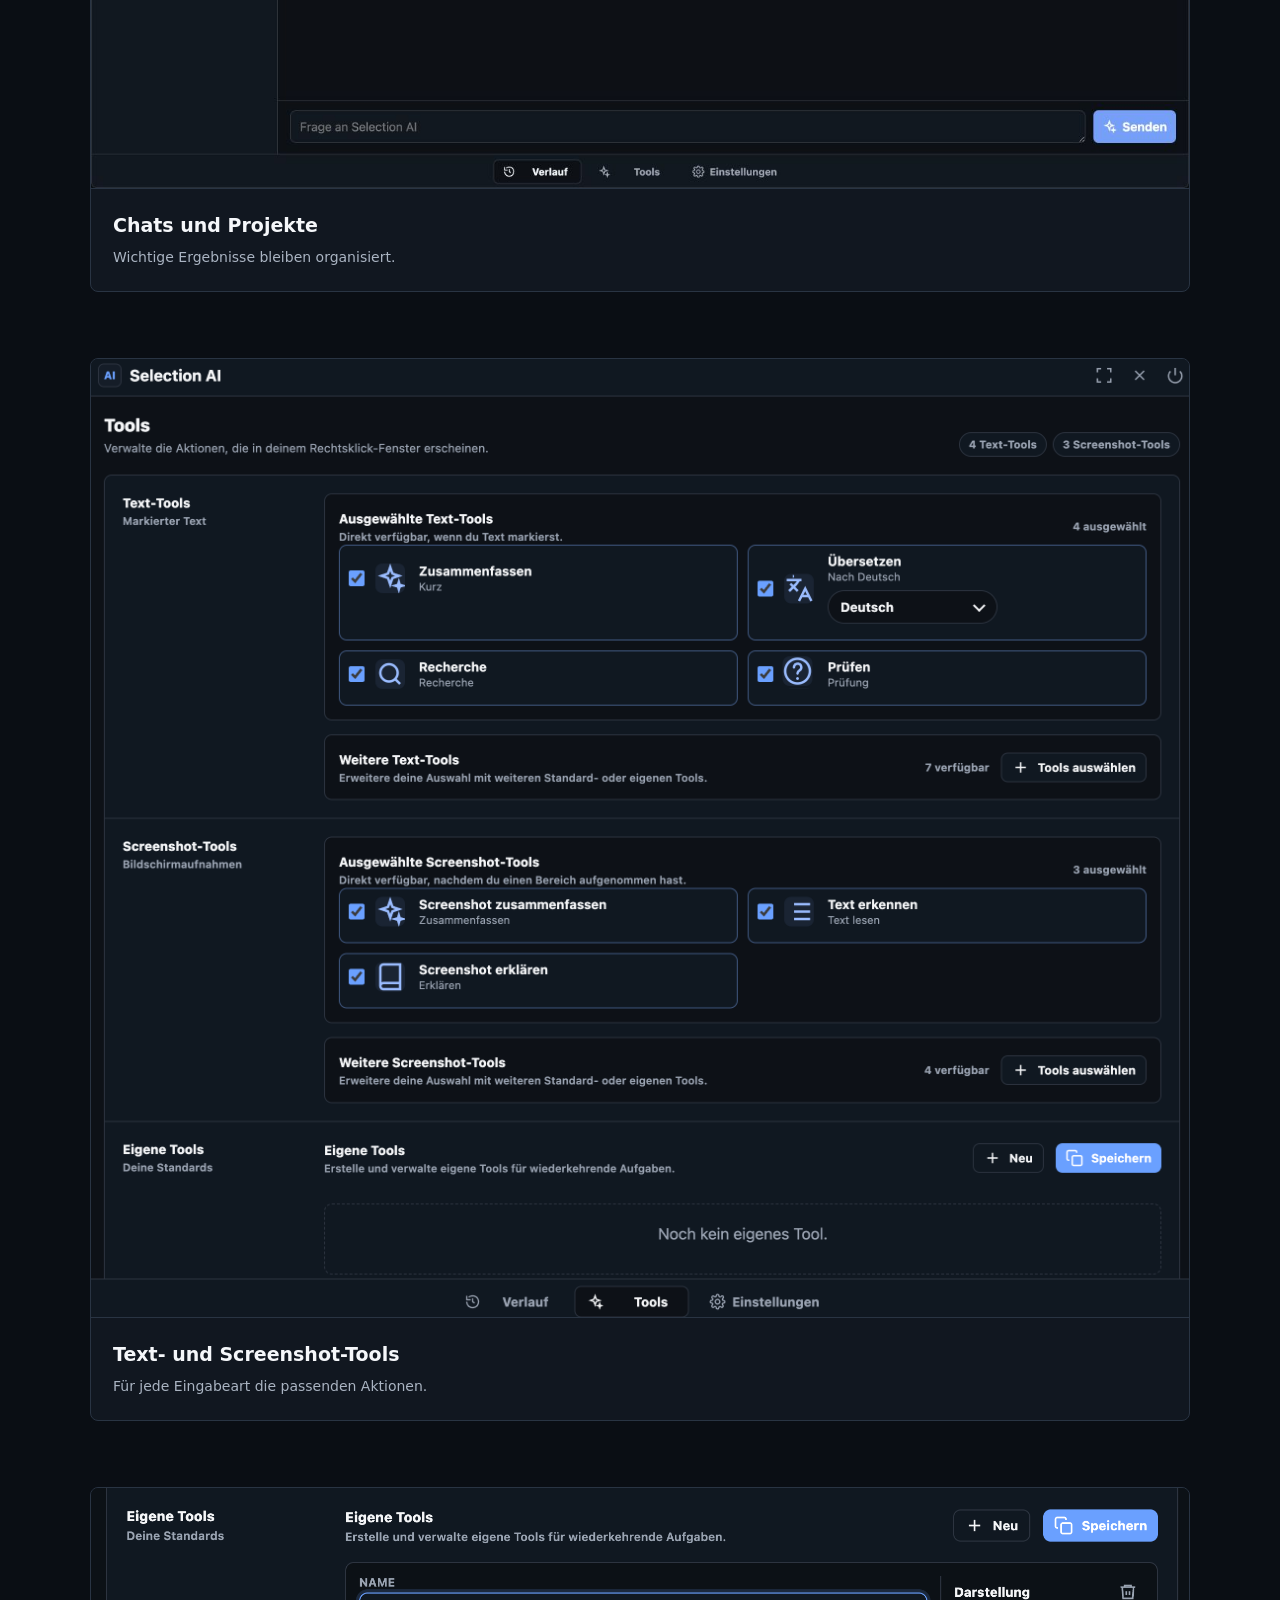
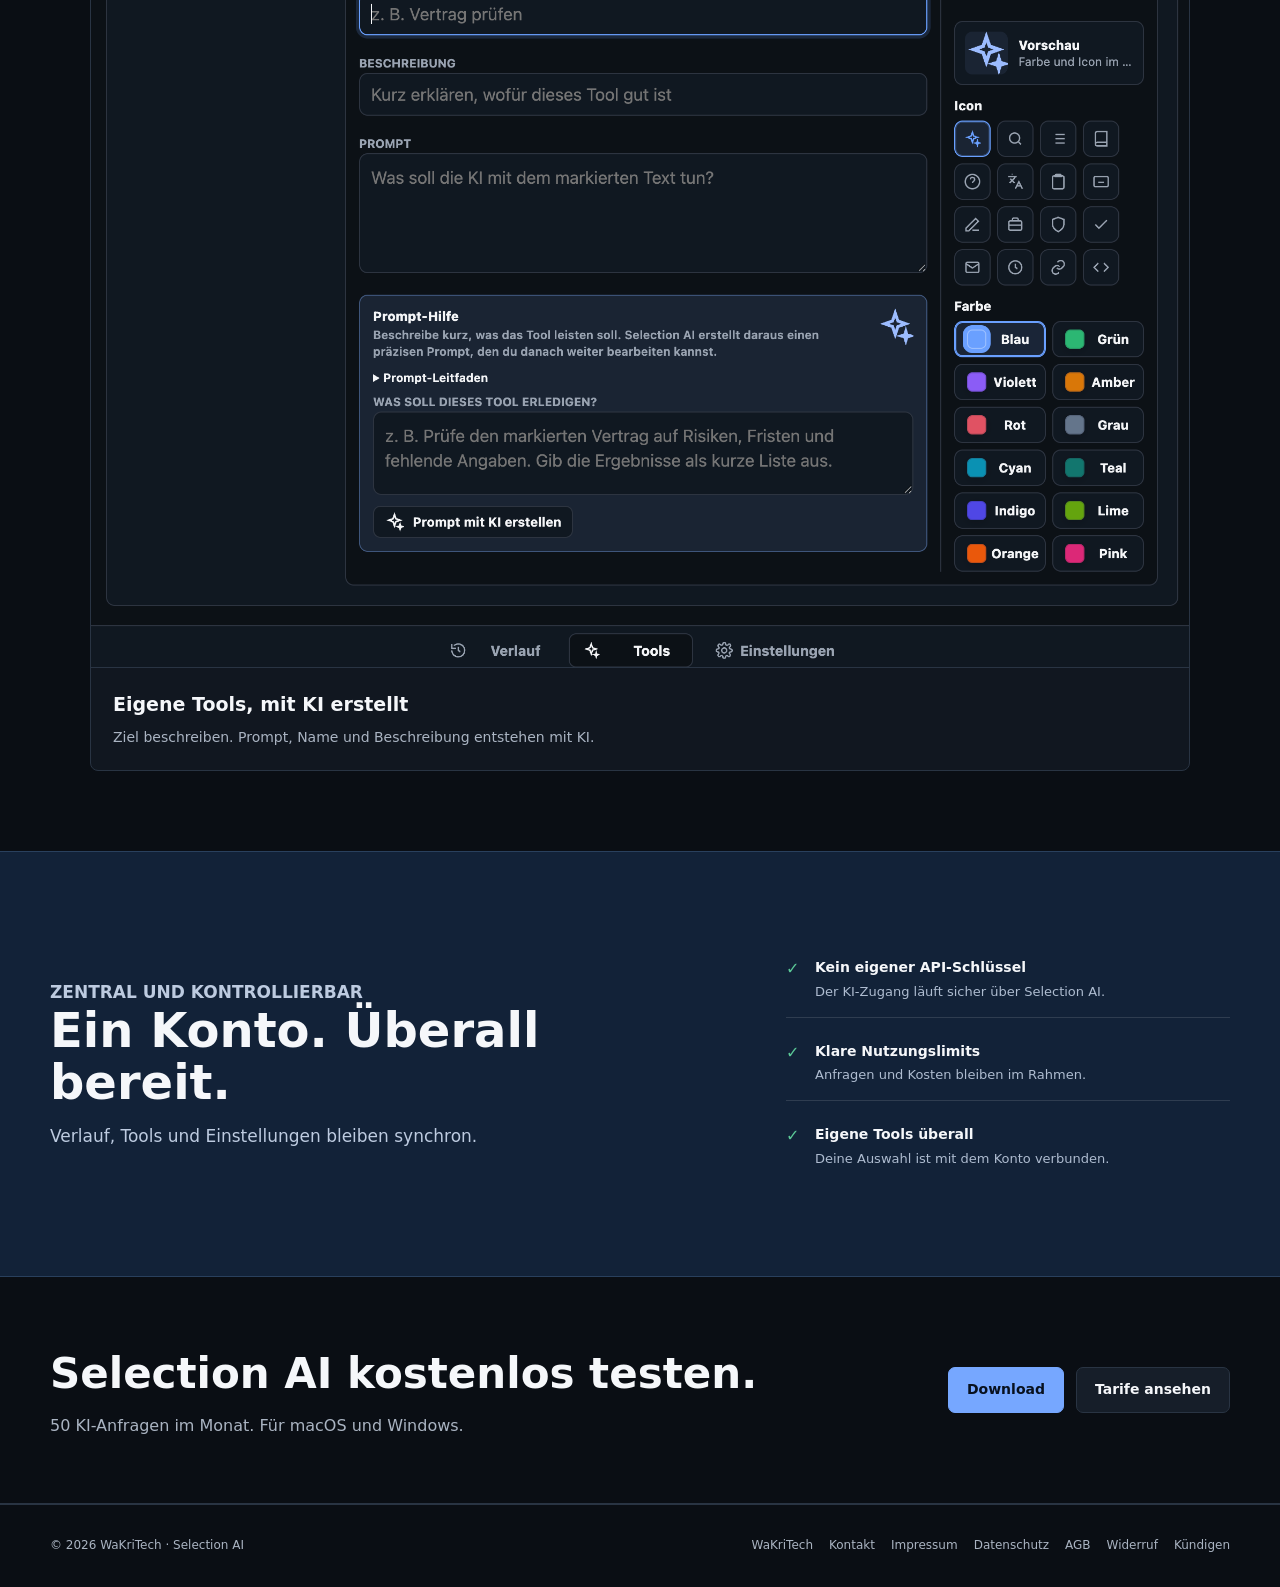
==== commit d3a53a6f: "Tighten product header branding" ====
--- a/index.html
+++ b/index.html
@@ -5,9 +5,9 @@
   <meta name="viewport" content="width=device-width, initial-scale=1">
   <title>Selection AI | KI direkt im Arbeitsfluss</title>
   <meta name="description" content="Selection AI bringt Zusammenfassungen, Übersetzungen, Recherche und eigene KI-Tools direkt an markierten Text und Screenshots.">
-  <link rel="icon" href="favicon.svg?v=wakritech-1" type="image/svg+xml">
-  <link rel="icon" href="favicon.png?v=wakritech-1" type="image/png">
-  <link rel="stylesheet" href="site.css?v=wakritech-header-wide">
+  <link rel="icon" href="/favicon.ico" sizes="any">
+  <link rel="apple-touch-icon" href="/favicon.png">
+  <link rel="stylesheet" href="site.css?v=wakritech-header-tight">
 </head>
 <body>
   <header class="site-header">
--- a/site.css
+++ b/site.css
@@ -43,7 +43,7 @@
 .site-header { position: sticky; top: 0; z-index: 50; height: var(--header-height); border-bottom: 1px solid var(--line-soft); background: rgba(10, 14, 20, 0.94); backdrop-filter: blur(16px); }
 .header-inner { min-height: var(--header-height); display: flex; align-items: center; justify-content: space-between; gap: 28px; }
 .product-brand { min-width: 0; display: flex; align-items: center; gap: 18px; }
-.product-mark { width: 220px; height: 58px; flex: 0 0 220px; object-fit: contain; object-position: left center; }
+.product-mark { width: 171px; height: 58px; flex: 0 0 171px; object-fit: contain; object-position: left center; }
 .product-name { min-width: 0; display: grid; line-height: 1.08; }
 .product-name strong { font-size: 15px; }
 .product-name small { margin-top: 3px; color: var(--muted); font-size: 10px; font-weight: 650; }
@@ -272,7 +272,7 @@
   :root { --header-height: 64px; }
   .site-container { width: min(100% - 28px, var(--max)); }
   .product-brand { gap: 10px; }
-  .product-mark { width: 150px; height: 46px; flex-basis: 150px; }
+  .product-mark { width: 136px; height: 46px; flex-basis: 136px; }
   .product-name strong { font-size: 13px; }
   .section { padding: 68px 0; }
   .section-compact { padding: 50px 0; }
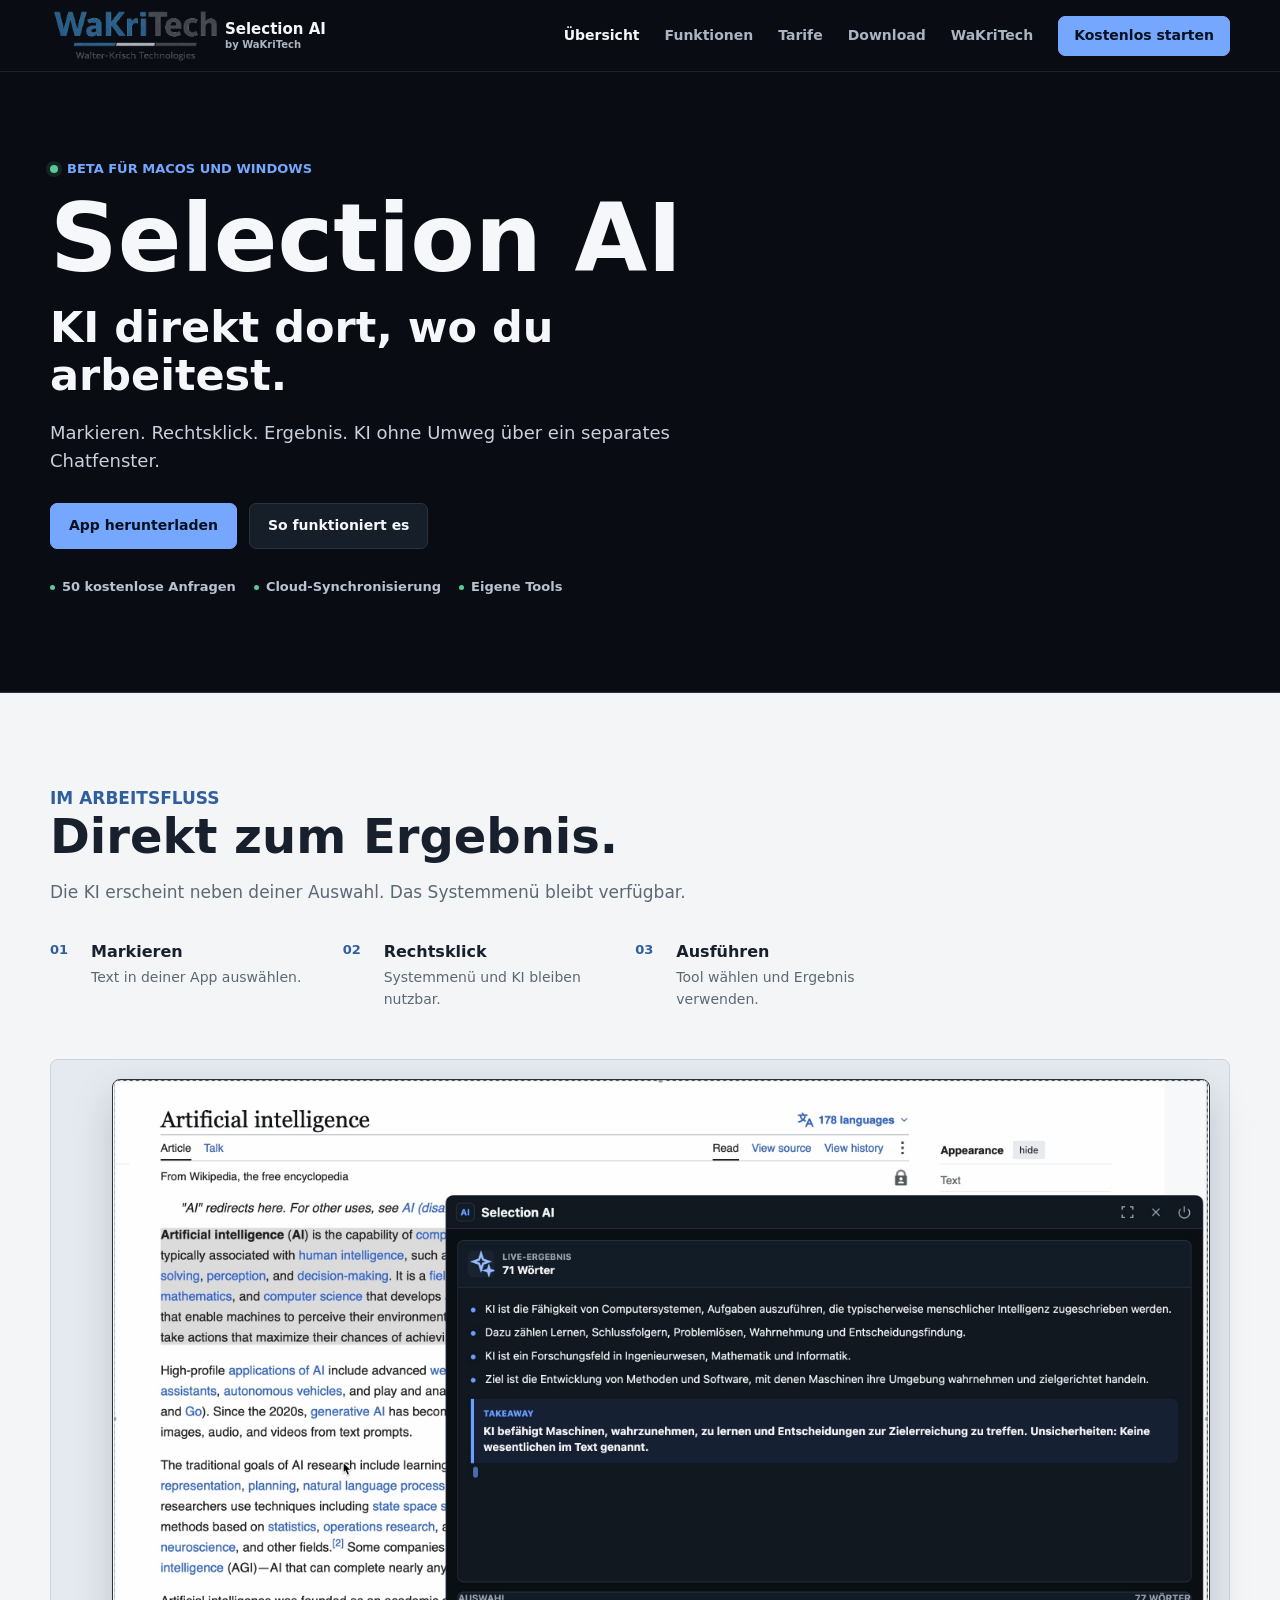
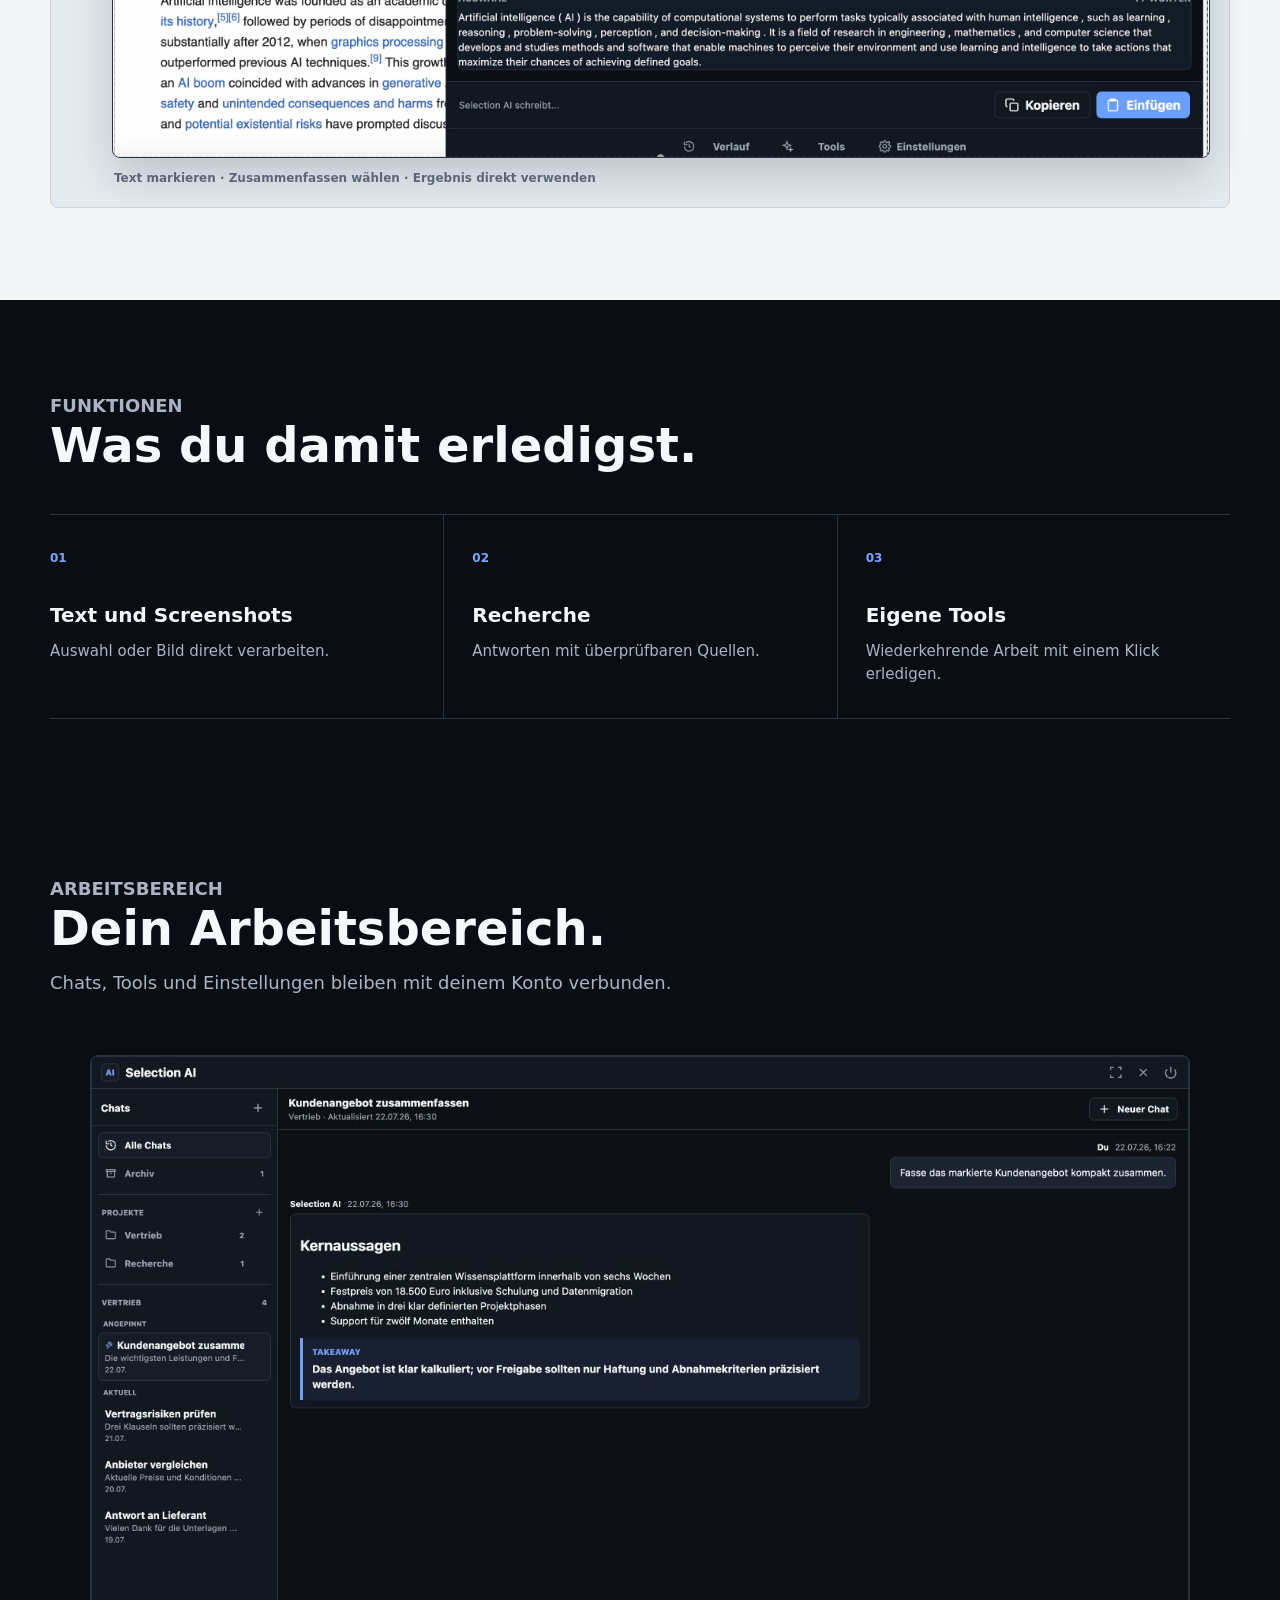
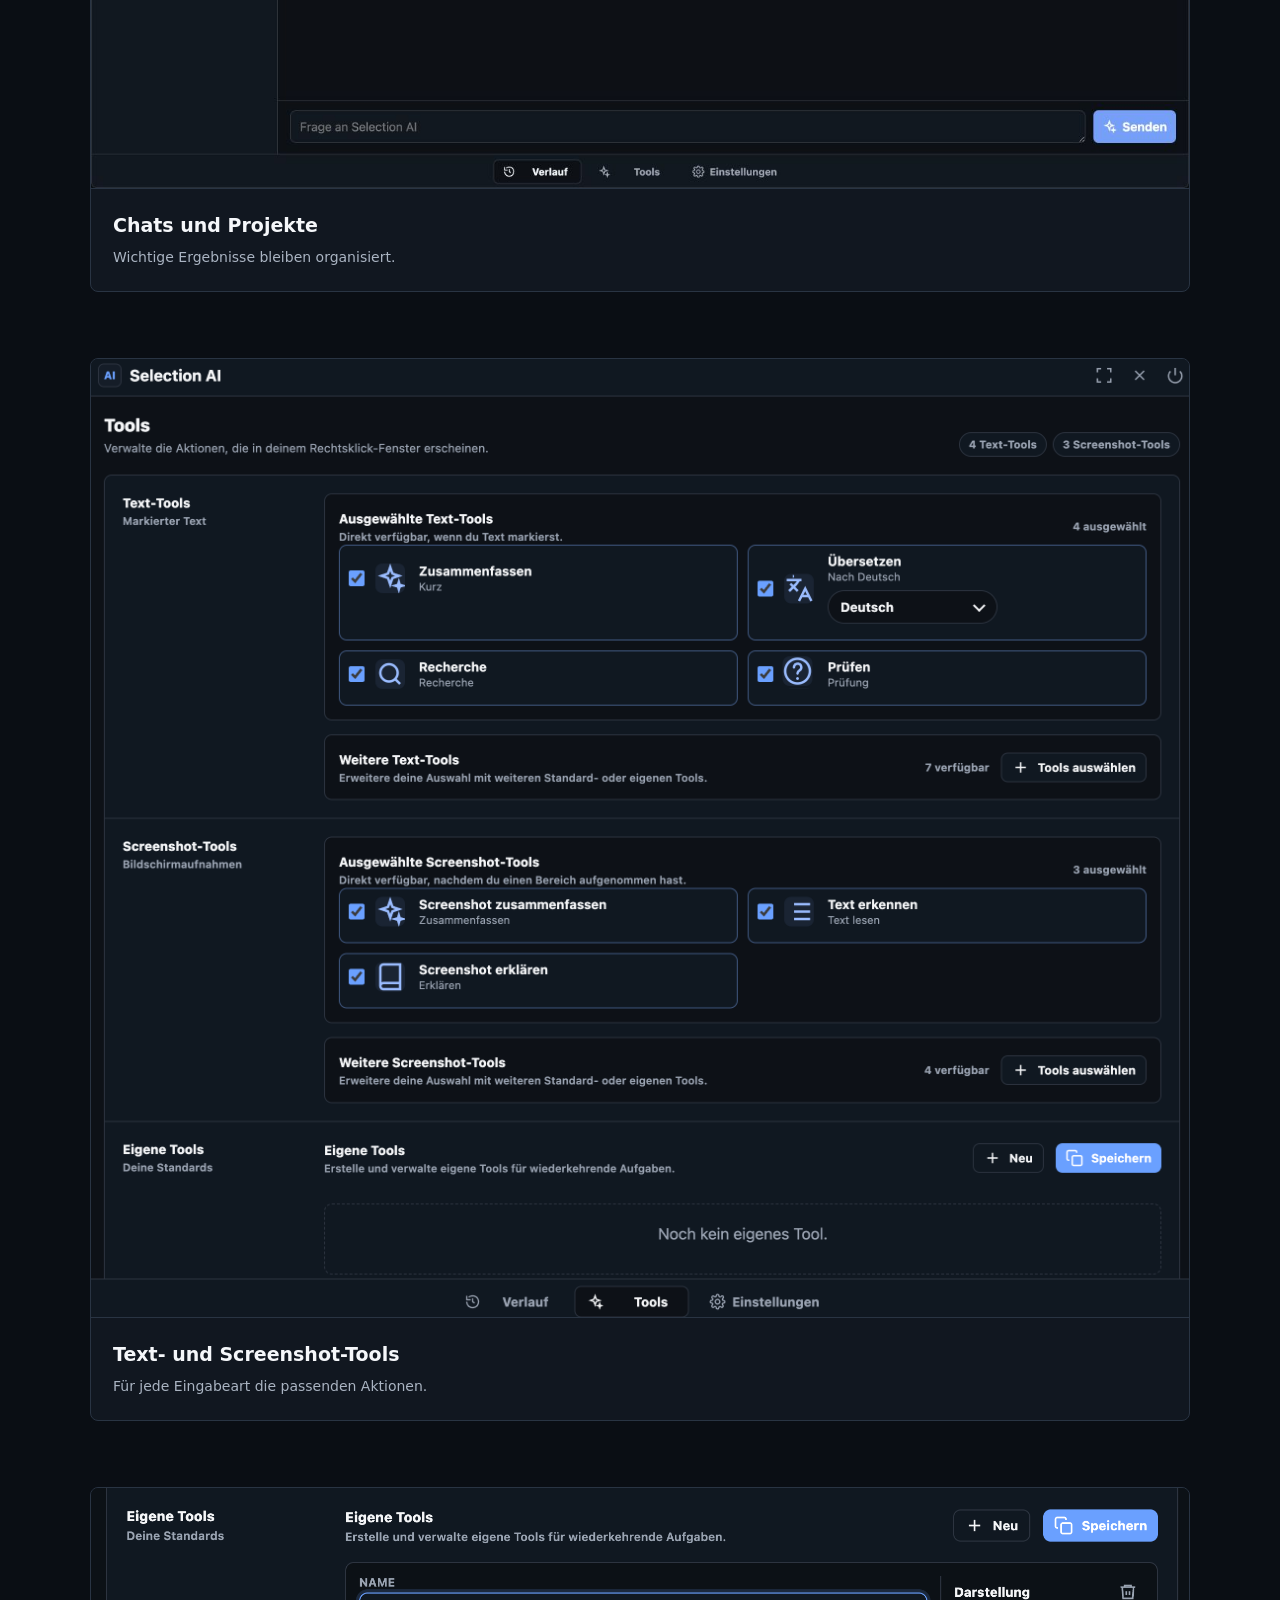
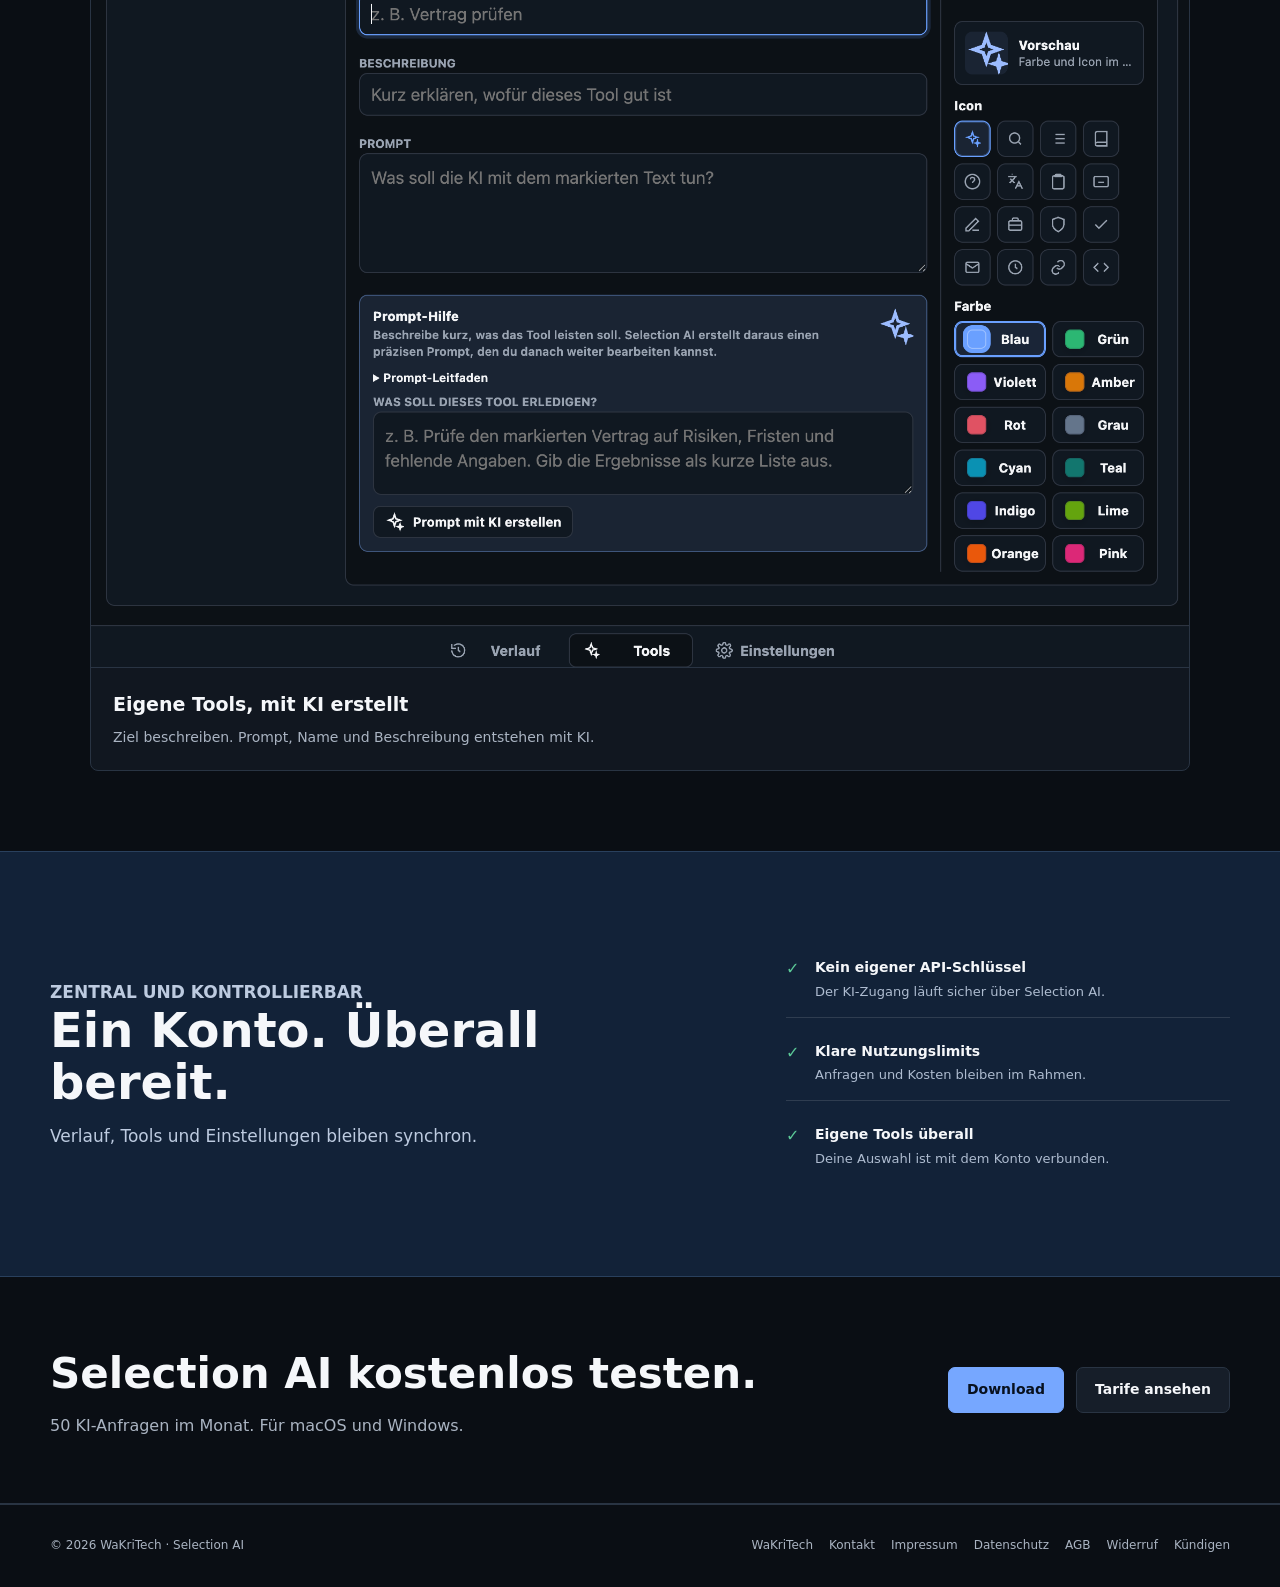
==== commit f1868232: "Bring product title closer to WaKriTech logo" ====
--- a/index.html
+++ b/index.html
@@ -7,7 +7,7 @@
   <meta name="description" content="Selection AI bringt Zusammenfassungen, Übersetzungen, Recherche und eigene KI-Tools direkt an markierten Text und Screenshots.">
   <link rel="icon" href="/favicon.ico" sizes="any">
   <link rel="apple-touch-icon" href="/favicon.png">
-  <link rel="stylesheet" href="site.css?v=wakritech-header-tight">
+  <link rel="stylesheet" href="site.css?v=wakritech-header-compact">
 </head>
 <body>
   <header class="site-header">
--- a/site.css
+++ b/site.css
@@ -42,7 +42,7 @@
 
 .site-header { position: sticky; top: 0; z-index: 50; height: var(--header-height); border-bottom: 1px solid var(--line-soft); background: rgba(10, 14, 20, 0.94); backdrop-filter: blur(16px); }
 .header-inner { min-height: var(--header-height); display: flex; align-items: center; justify-content: space-between; gap: 28px; }
-.product-brand { min-width: 0; display: flex; align-items: center; gap: 18px; }
+.product-brand { min-width: 0; display: flex; align-items: center; gap: 4px; }
 .product-mark { width: 171px; height: 58px; flex: 0 0 171px; object-fit: contain; object-position: left center; }
 .product-name { min-width: 0; display: grid; line-height: 1.08; }
 .product-name strong { font-size: 15px; }
@@ -271,7 +271,7 @@
 @media (max-width: 700px) {
   :root { --header-height: 64px; }
   .site-container { width: min(100% - 28px, var(--max)); }
-  .product-brand { gap: 10px; }
+  .product-brand { gap: 4px; }
   .product-mark { width: 136px; height: 46px; flex-basis: 136px; }
   .product-name strong { font-size: 13px; }
   .section { padding: 68px 0; }
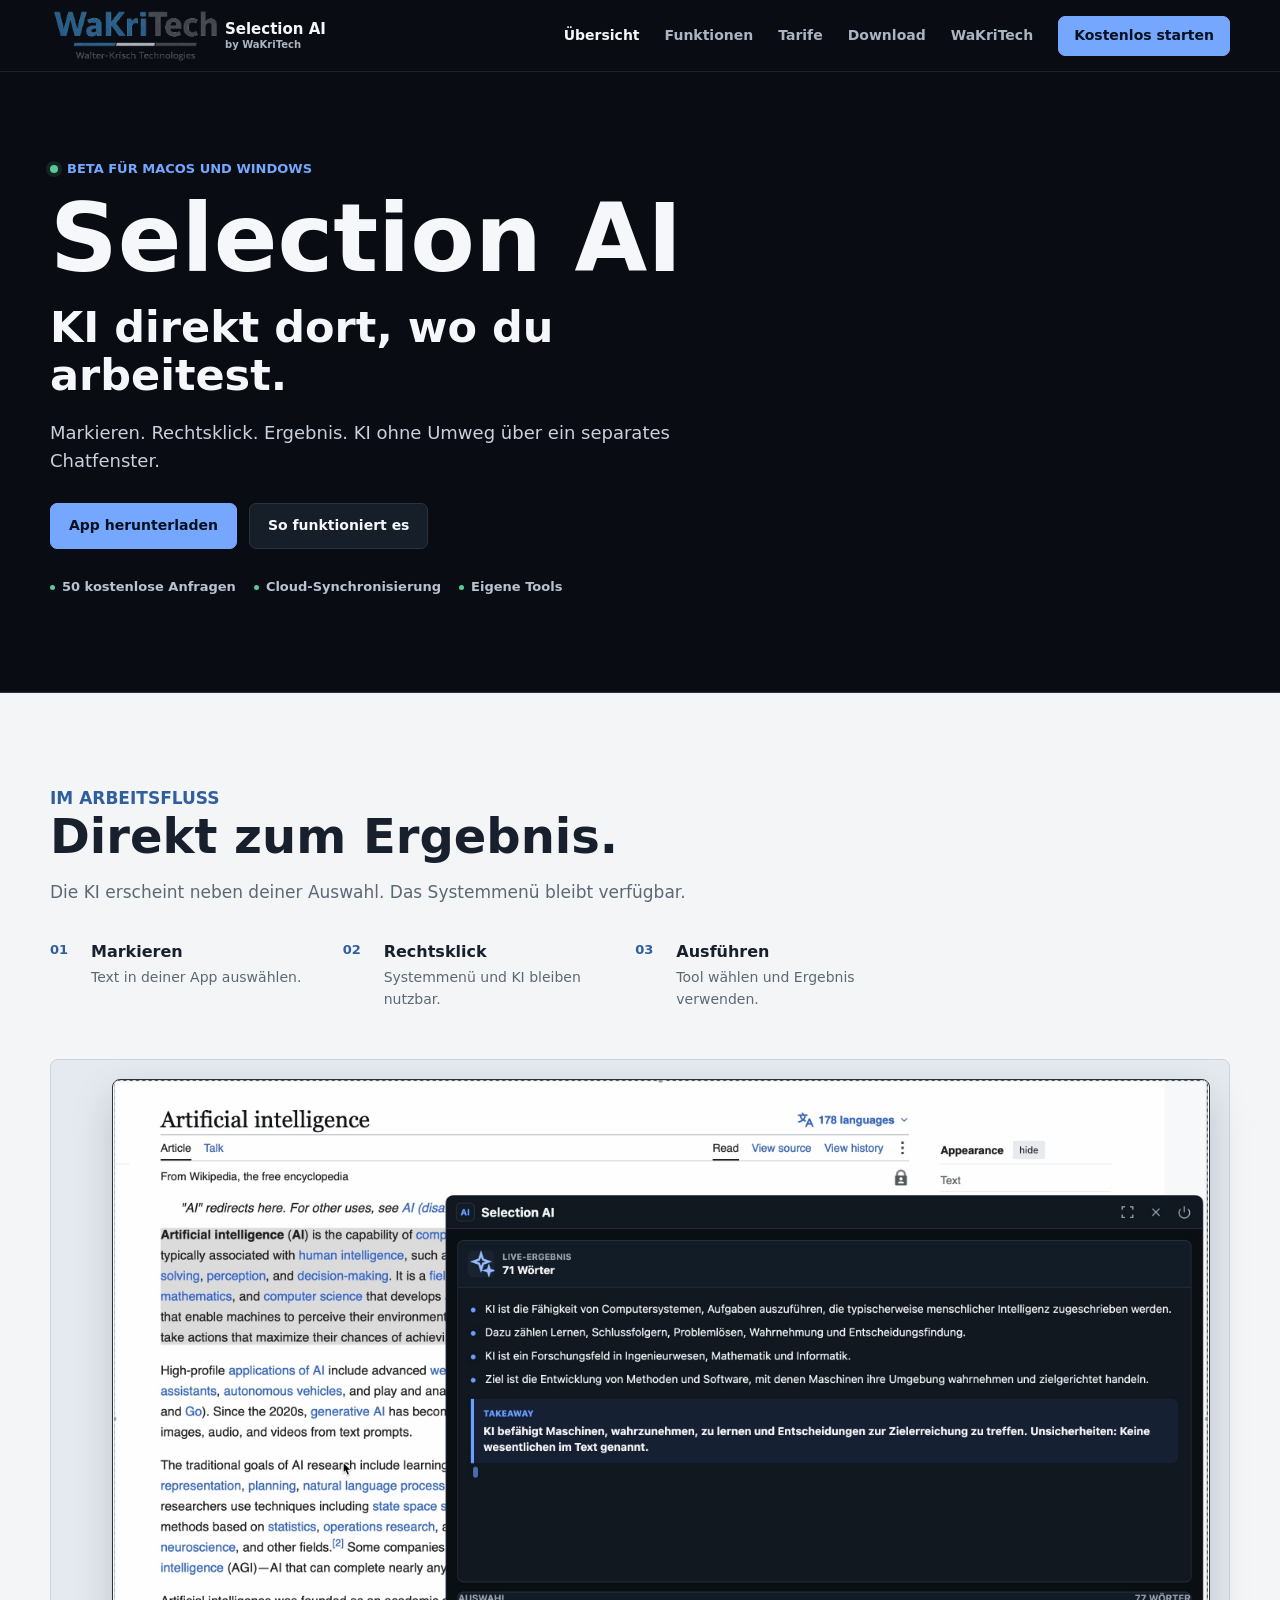
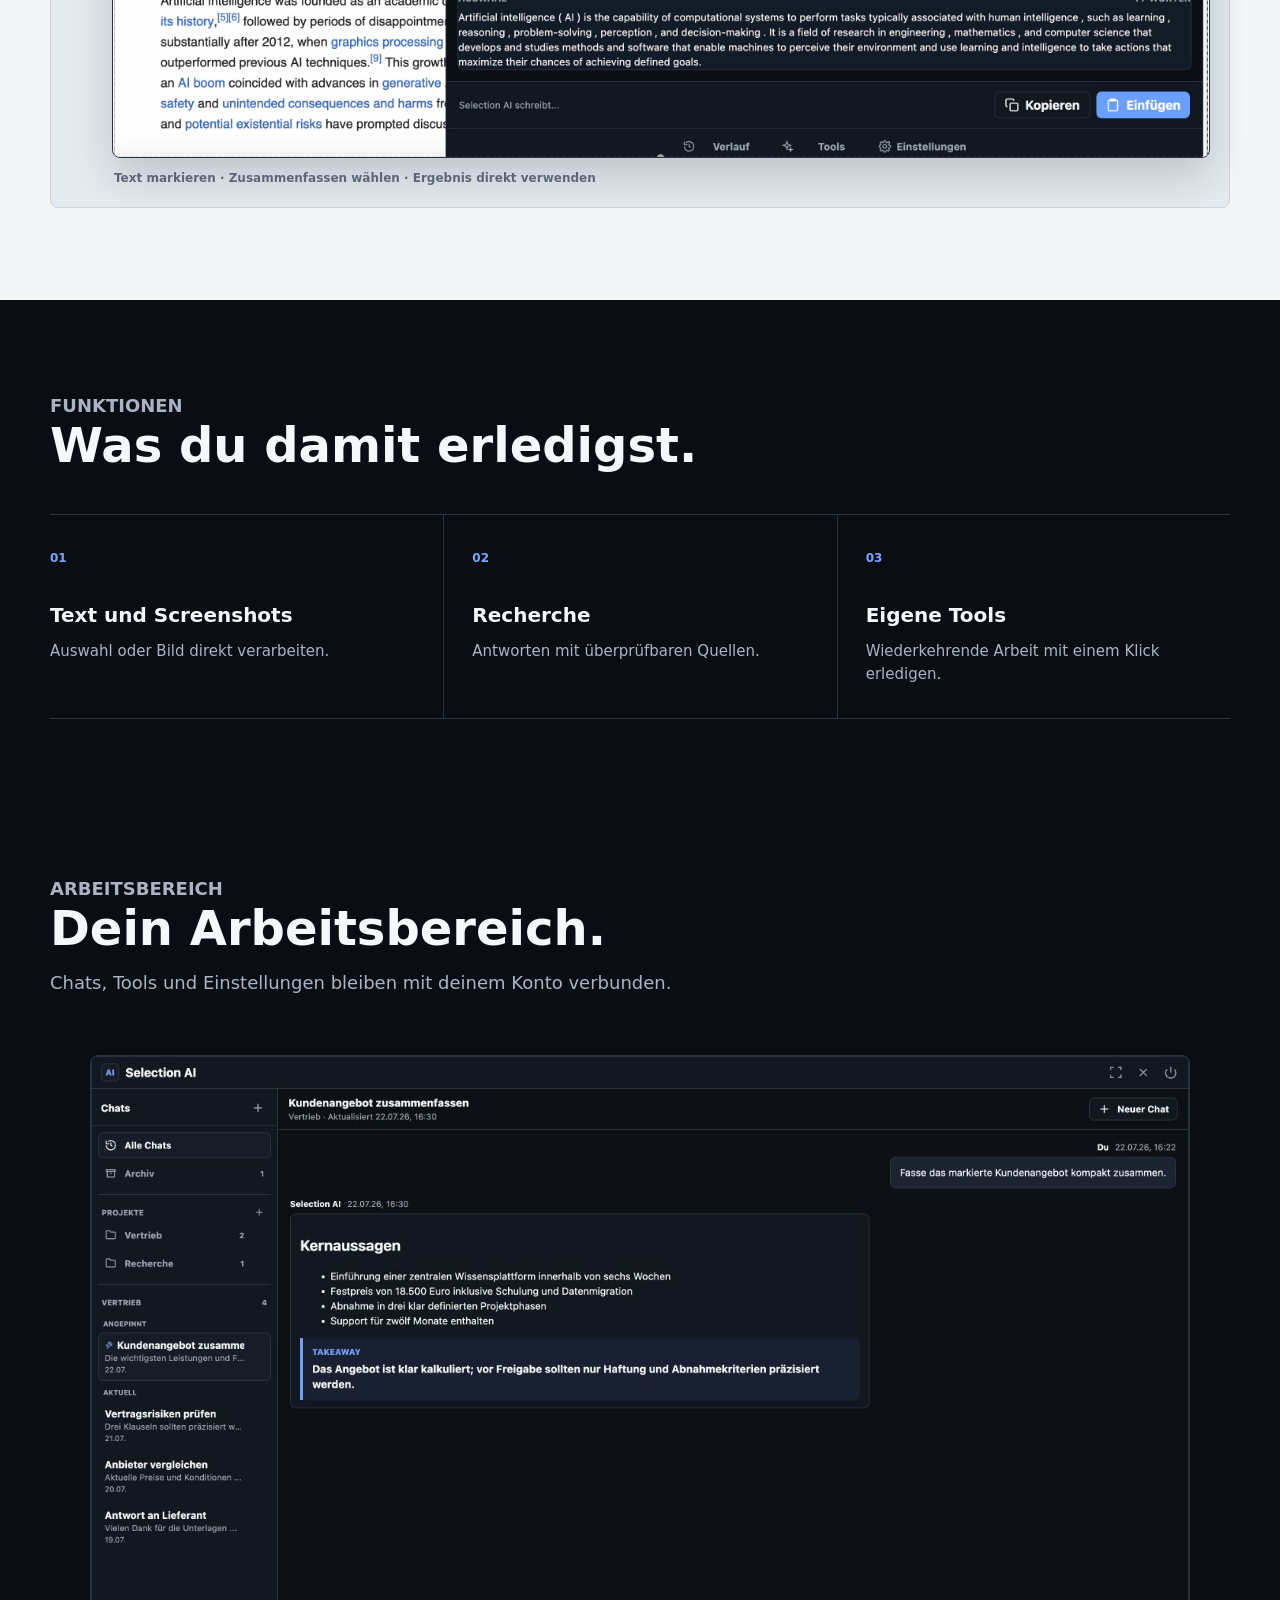
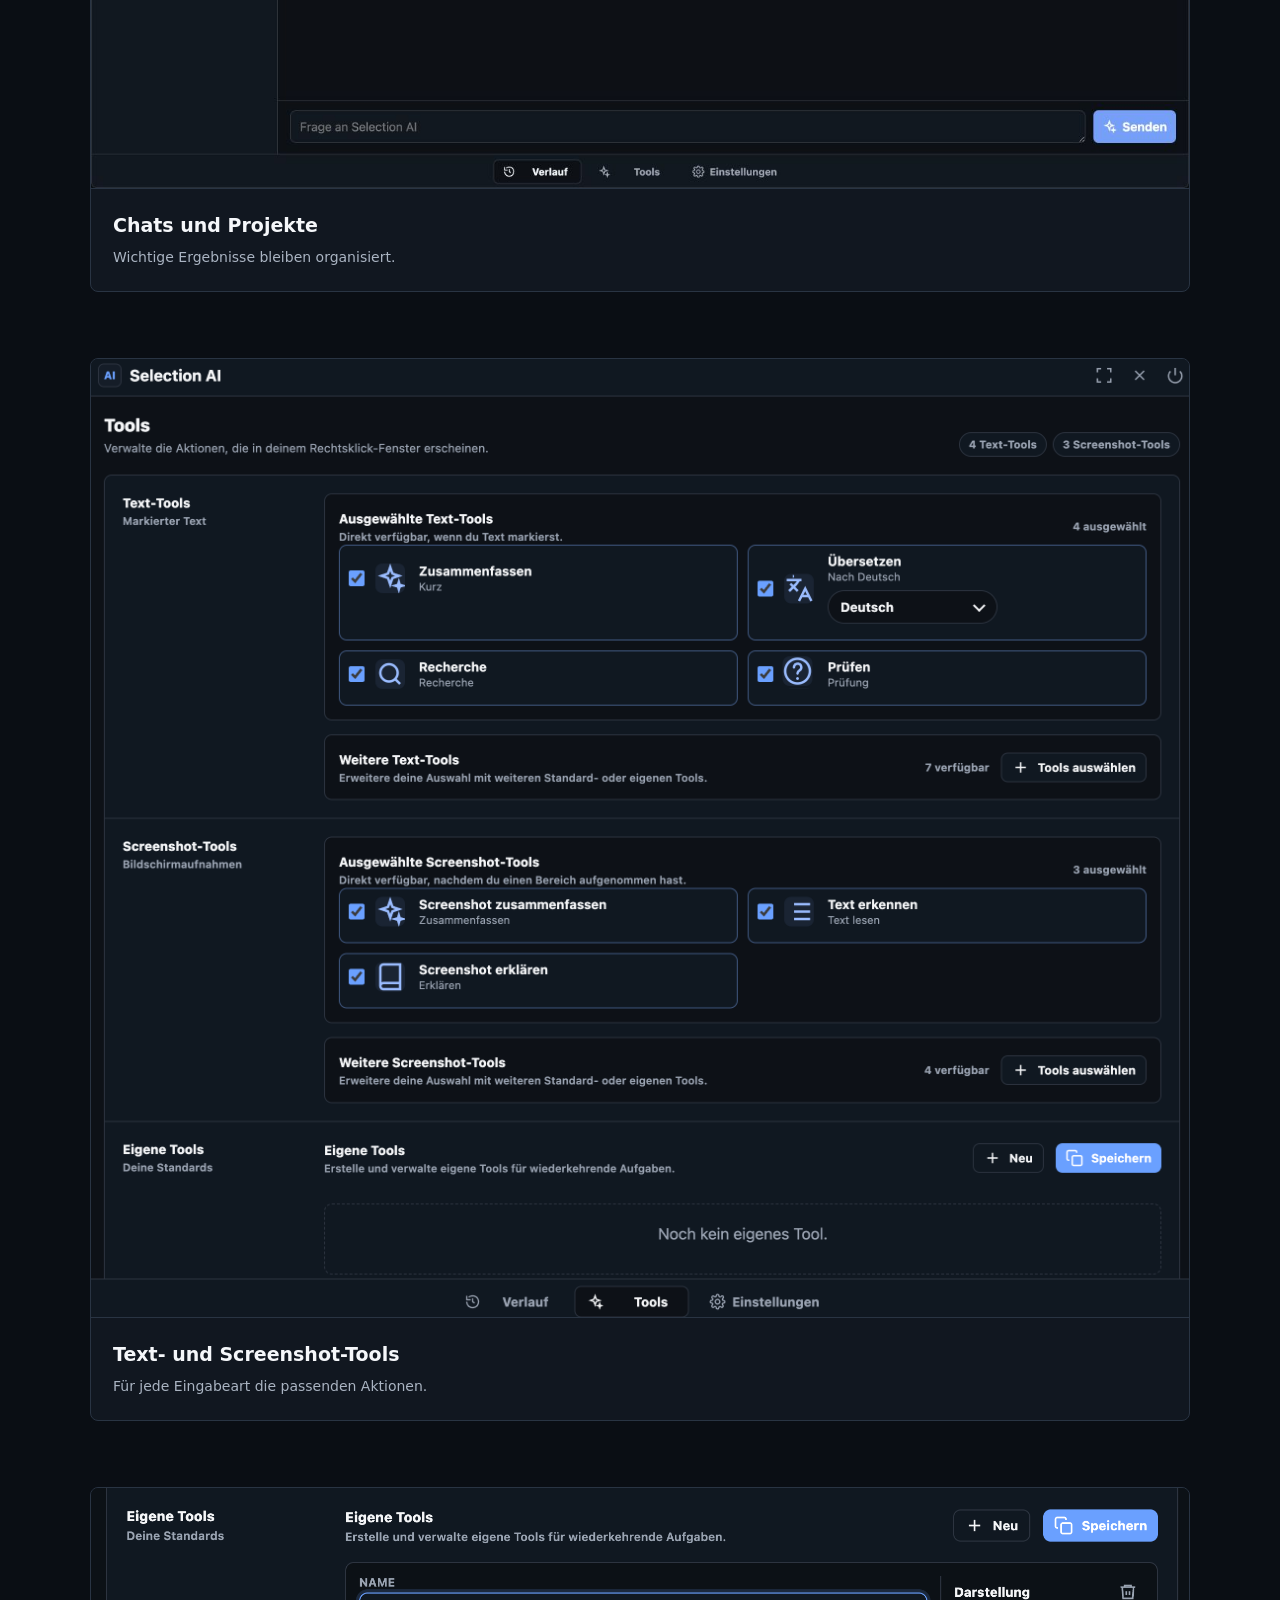
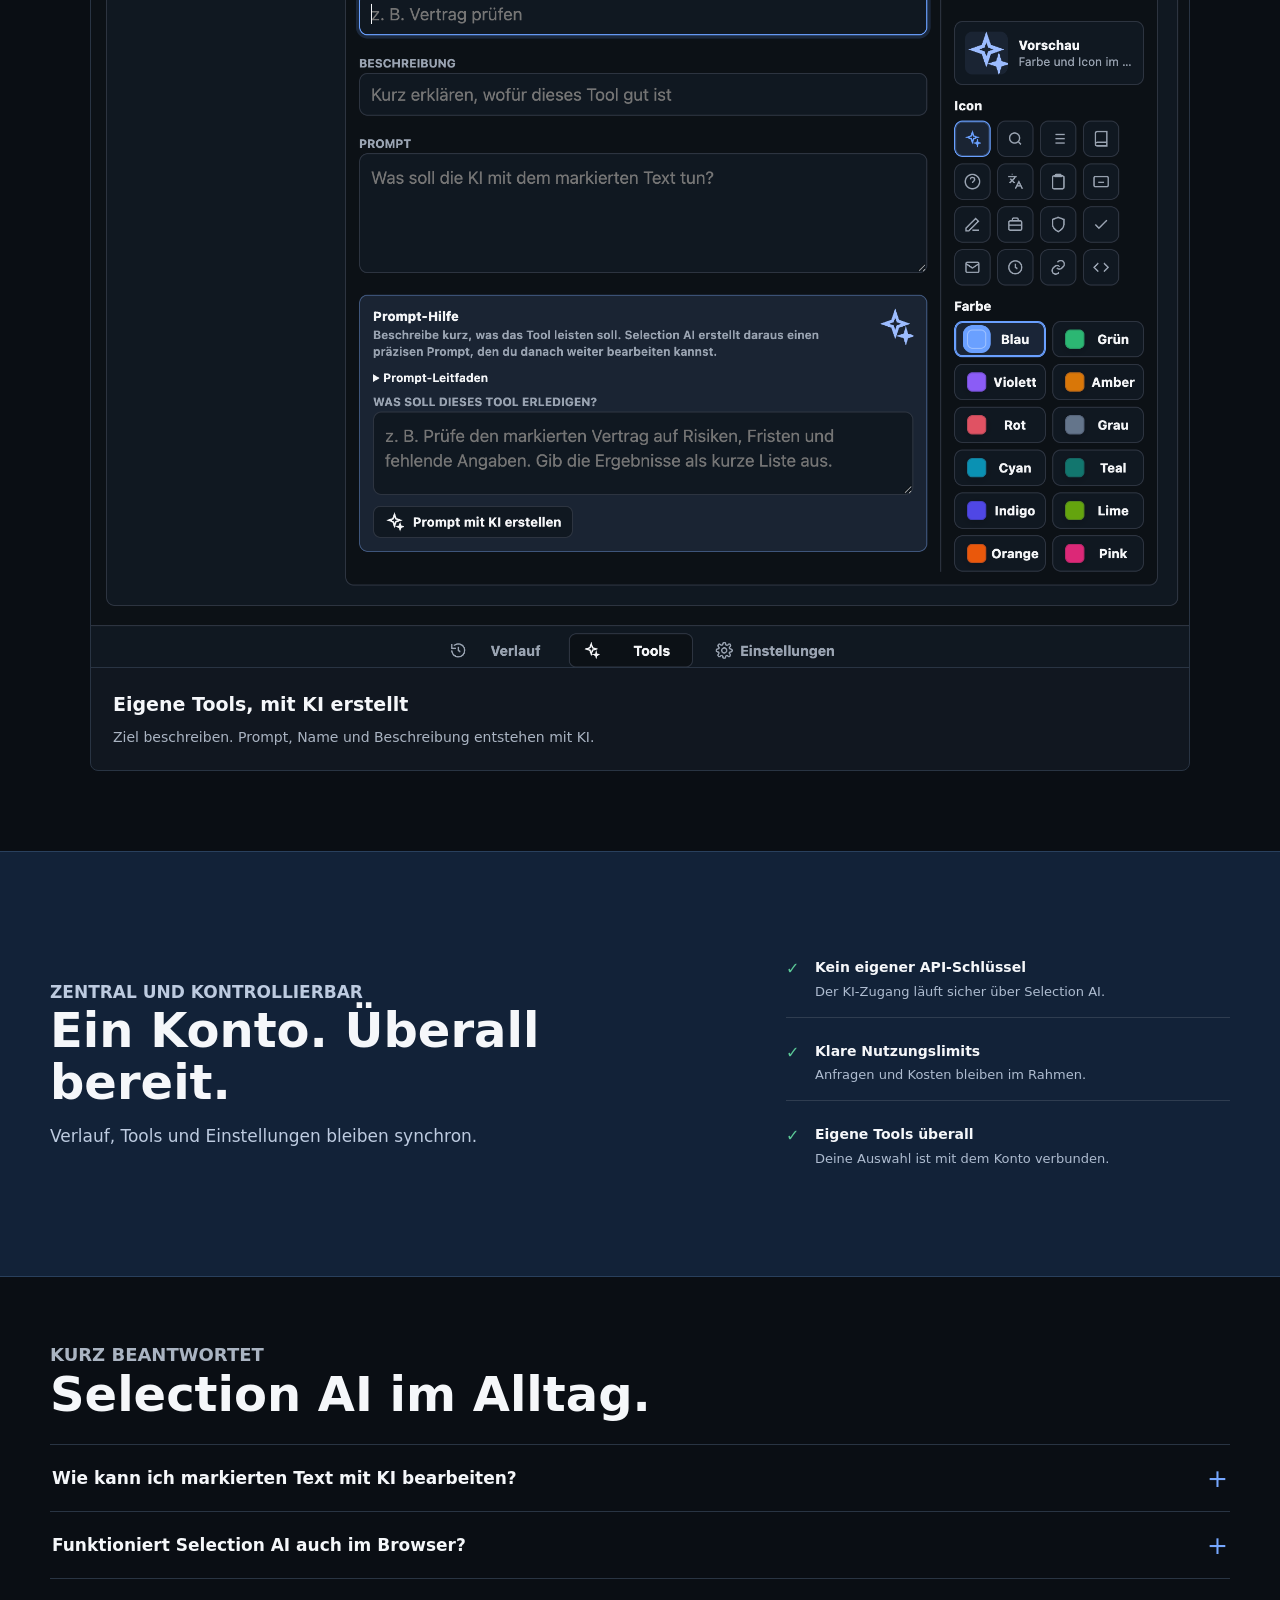
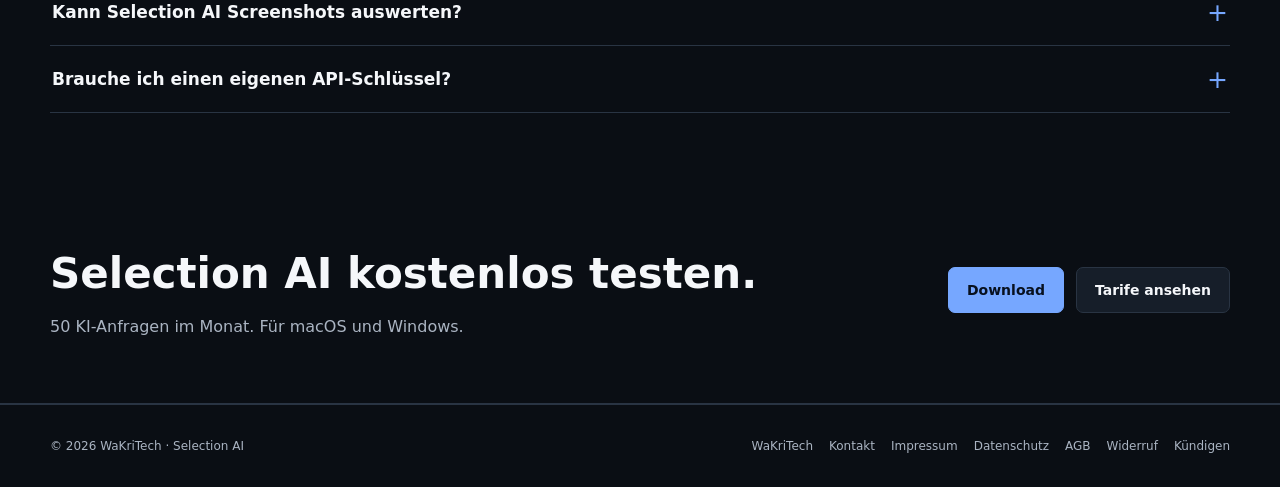
==== commit 8d776bb7: "Improve Selection AI search visibility" ====
--- a/index.html
+++ b/index.html
@@ -3,11 +3,89 @@
 <head>
   <meta charset="utf-8">
   <meta name="viewport" content="width=device-width, initial-scale=1">
-  <title>Selection AI | KI direkt im Arbeitsfluss</title>
-  <meta name="description" content="Selection AI bringt Zusammenfassungen, Übersetzungen, Recherche und eigene KI-Tools direkt an markierten Text und Screenshots.">
+  <title>Selection AI – KI für markierten Text per Rechtsklick</title>
+  <meta name="description" content="Markierten Text und Screenshots direkt mit KI zusammenfassen, übersetzen, prüfen und erklären. Selection AI für macOS und Windows.">
+  <link rel="canonical" href="https://wakritech.com/">
+  <meta property="og:type" content="website">
+  <meta property="og:locale" content="de_DE">
+  <meta property="og:site_name" content="WaKriTech">
+  <meta property="og:title" content="Selection AI – KI für markierten Text per Rechtsklick">
+  <meta property="og:description" content="Text markieren, Rechtsklick machen und direkt zusammenfassen, übersetzen, prüfen oder erklären.">
+  <meta property="og:url" content="https://wakritech.com/">
+  <meta property="og:image" content="https://wakritech.com/selection-ai-summary-demo-poster.jpg">
+  <meta name="twitter:card" content="summary_large_image">
   <link rel="icon" href="/favicon.ico" sizes="any">
   <link rel="apple-touch-icon" href="/favicon.png">
   <link rel="stylesheet" href="site.css?v=wakritech-header-compact">
+  <script type="application/ld+json">
+    {
+      "@context": "https://schema.org",
+      "@graph": [
+        {
+          "@type": "Organization",
+          "@id": "https://wakritech.com/#organization",
+          "name": "WaKriTech",
+          "url": "https://wakritech.com/",
+          "logo": "https://wakritech.com/logo-transparent.png"
+        },
+        {
+          "@type": "SoftwareApplication",
+          "@id": "https://wakritech.com/#selection-ai",
+          "name": "Selection AI",
+          "url": "https://wakritech.com/",
+          "description": "KI für markierten Text und Screenshots direkt im Arbeitsfluss.",
+          "applicationCategory": "BusinessApplication",
+          "operatingSystem": "macOS, Windows",
+          "downloadUrl": "https://wakritech.com/download.html",
+          "softwareVersion": "0.2.7",
+          "offers": {
+            "@type": "Offer",
+            "price": "0",
+            "priceCurrency": "EUR"
+          },
+          "publisher": { "@id": "https://wakritech.com/#organization" }
+        },
+        {
+          "@type": "FAQPage",
+          "@id": "https://wakritech.com/#fragen",
+          "mainEntity": [
+            {
+              "@type": "Question",
+              "name": "Wie kann ich markierten Text mit KI bearbeiten?",
+              "acceptedAnswer": {
+                "@type": "Answer",
+                "text": "Text markieren, mit der rechten Maustaste klicken und in Selection AI eine Aktion wie Zusammenfassen, Übersetzen, Prüfen oder Recherche wählen."
+              }
+            },
+            {
+              "@type": "Question",
+              "name": "Funktioniert Selection AI auch im Browser?",
+              "acceptedAnswer": {
+                "@type": "Answer",
+                "text": "Ja. Selection AI arbeitet unter anderem mit markiertem Text in Browsern wie Safari und weiteren unterstützten Anwendungen unter macOS und Windows."
+              }
+            },
+            {
+              "@type": "Question",
+              "name": "Kann Selection AI Screenshots auswerten?",
+              "acceptedAnswer": {
+                "@type": "Answer",
+                "text": "Ja. Ein frei gewählter Bildschirmbereich kann aufgenommen, erklärt, zusammengefasst oder per Texterkennung ausgewertet werden."
+              }
+            },
+            {
+              "@type": "Question",
+              "name": "Brauche ich einen eigenen API-Schlüssel?",
+              "acceptedAnswer": {
+                "@type": "Answer",
+                "text": "Nein. Der KI-Zugang läuft zentral über Selection AI und ist durch das Nutzungslimit des gewählten Tarifs begrenzt."
+              }
+            }
+          ]
+        }
+      ]
+    }
+  </script>
 </head>
 <body>
   <header class="site-header">
@@ -119,6 +197,33 @@
       </div>
     </section>
 
+    <section class="section section-compact" id="fragen">
+      <div class="site-container">
+        <div class="section-heading faq-heading">
+          <p class="kicker">Kurz beantwortet</p>
+          <h2>Selection AI im Alltag.</h2>
+        </div>
+        <div class="faq-list">
+          <details class="faq-item">
+            <summary>Wie kann ich markierten Text mit KI bearbeiten?</summary>
+            <p>Text markieren, Rechtsklick machen und eine Aktion wie Zusammenfassen, Übersetzen, Prüfen oder Recherche wählen.</p>
+          </details>
+          <details class="faq-item">
+            <summary>Funktioniert Selection AI auch im Browser?</summary>
+            <p>Ja. Selection AI arbeitet unter anderem mit markiertem Text in Safari und weiteren unterstützten Anwendungen unter macOS und Windows.</p>
+          </details>
+          <details class="faq-item">
+            <summary>Kann Selection AI Screenshots auswerten?</summary>
+            <p>Ja. Nimm einen frei gewählten Bereich auf und lass ihn erklären, zusammenfassen oder per Texterkennung auswerten.</p>
+          </details>
+          <details class="faq-item">
+            <summary>Brauche ich einen eigenen API-Schlüssel?</summary>
+            <p>Nein. Der KI-Zugang läuft zentral über Selection AI und wird über das Nutzungslimit deines Tarifs abgesichert.</p>
+          </details>
+        </div>
+      </div>
+    </section>
+
     <section class="section-compact cta-band">
       <div class="site-container cta-inner">
         <div><h2>Selection AI kostenlos testen.</h2><p>50 KI-Anfragen im Monat. Für macOS und Windows.</p></div>
--- a/site.css
+++ b/site.css
@@ -118,6 +118,15 @@
 .cloud-check { color: var(--green); font-weight: 850; }
 .cloud-fact strong { display: block; font-size: 14px; }
 .cloud-fact small { color: #aebcd0; font-size: 13px; }
+
+.faq-heading { margin-bottom: 24px; }
+.faq-list { border-top: 1px solid var(--line); }
+.faq-item { border-bottom: 1px solid var(--line); }
+.faq-item summary { min-height: 66px; display: flex; align-items: center; justify-content: space-between; gap: 24px; padding: 0 2px; font-size: 17px; font-weight: 720; cursor: pointer; list-style: none; }
+.faq-item summary::-webkit-details-marker { display: none; }
+.faq-item summary::after { content: "+"; flex: 0 0 auto; color: var(--blue); font-size: 25px; font-weight: 400; line-height: 1; }
+.faq-item[open] summary::after { content: "−"; }
+.faq-item p { max-width: 760px; margin: -4px 0 22px; color: var(--muted); font-size: 15px; }
 
 .cta-band { border-bottom: 1px solid var(--line); }
 .cta-inner { display: flex; align-items: center; justify-content: space-between; gap: 48px; }
@@ -283,6 +292,7 @@
   .hero-title { font-size: 28px; }
   .hero-copy { font-size: 16px; }
   .hero-meta { display: grid; gap: 7px; margin-top: 22px; }
+  .faq-item summary { min-height: 62px; font-size: 15px; }
   .flow-visual { padding: 12px 12px 12px 28px; }
   .company-logo-frame { margin-bottom: 32px; }
   .showcase-grid, .download-grid, .install-grid, .macos-guide-visuals, .first-start-steps, .plans, .company-values { grid-template-columns: 1fr; }
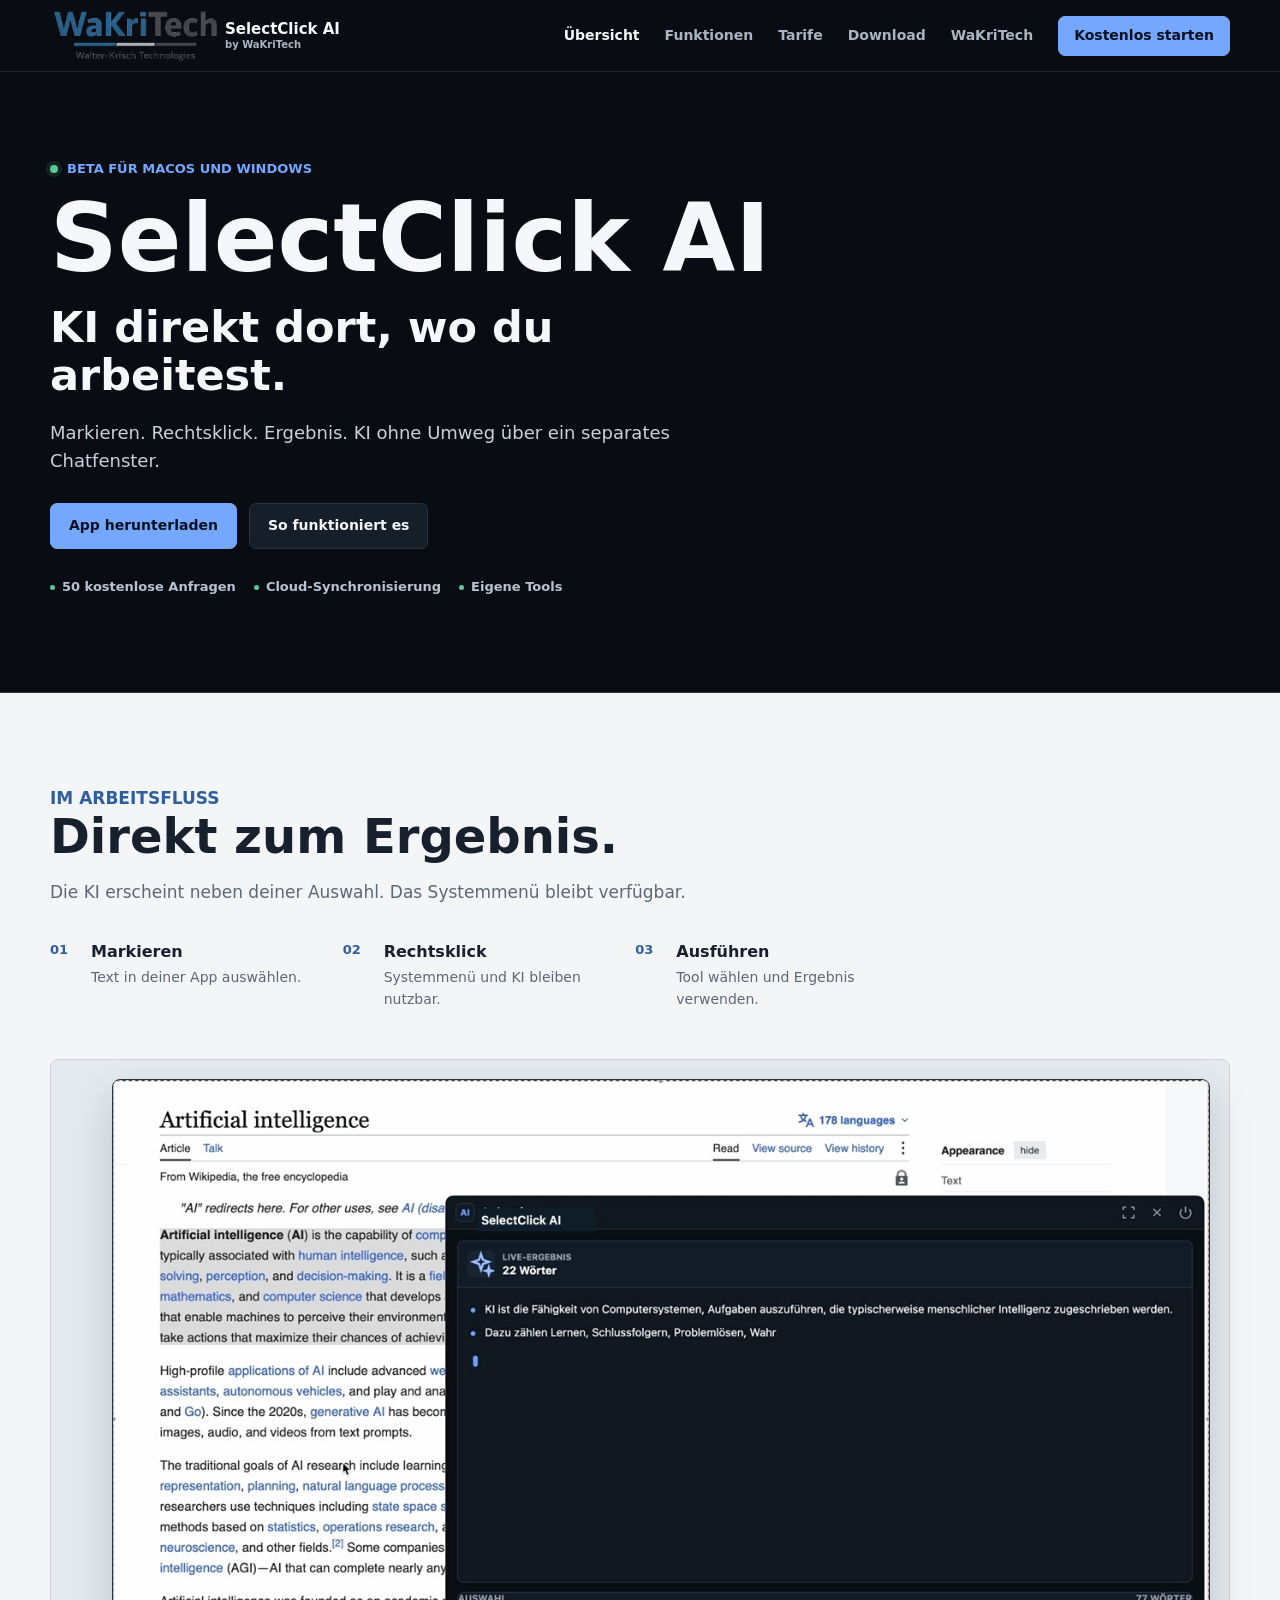
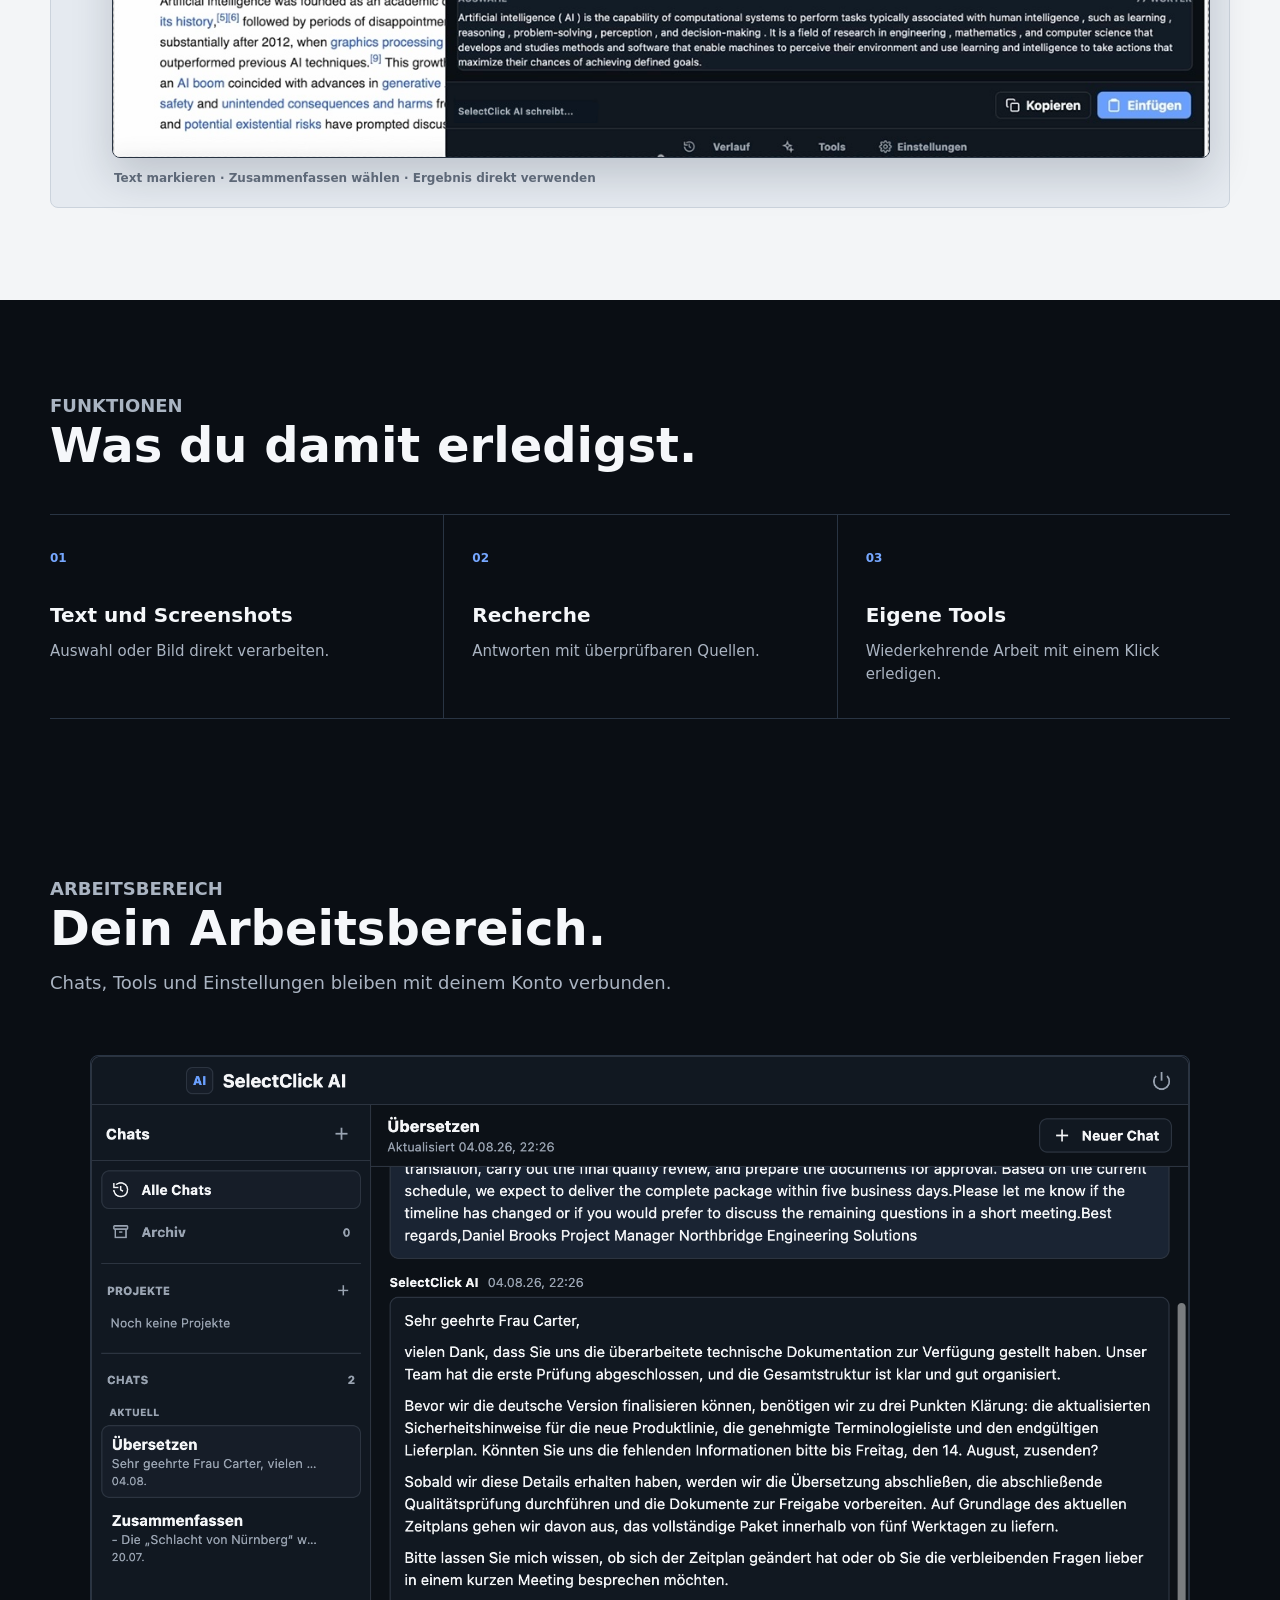
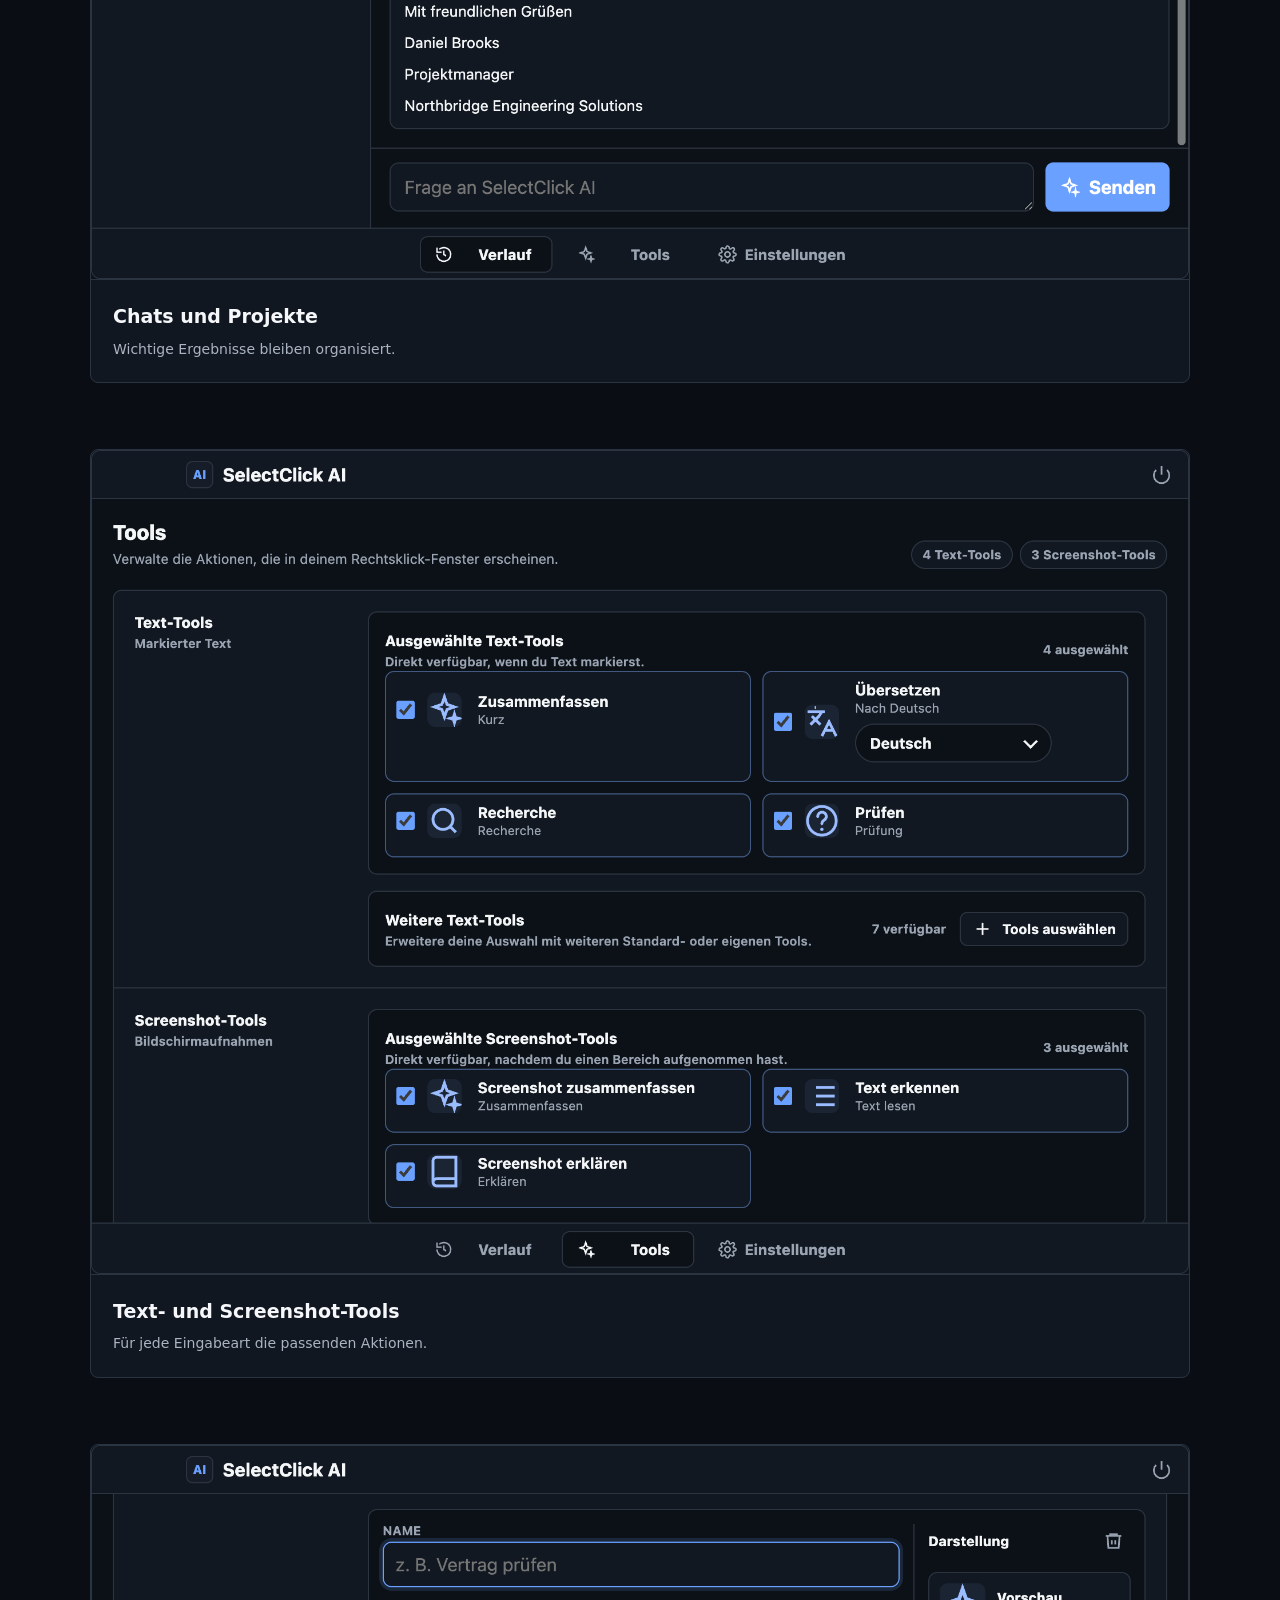
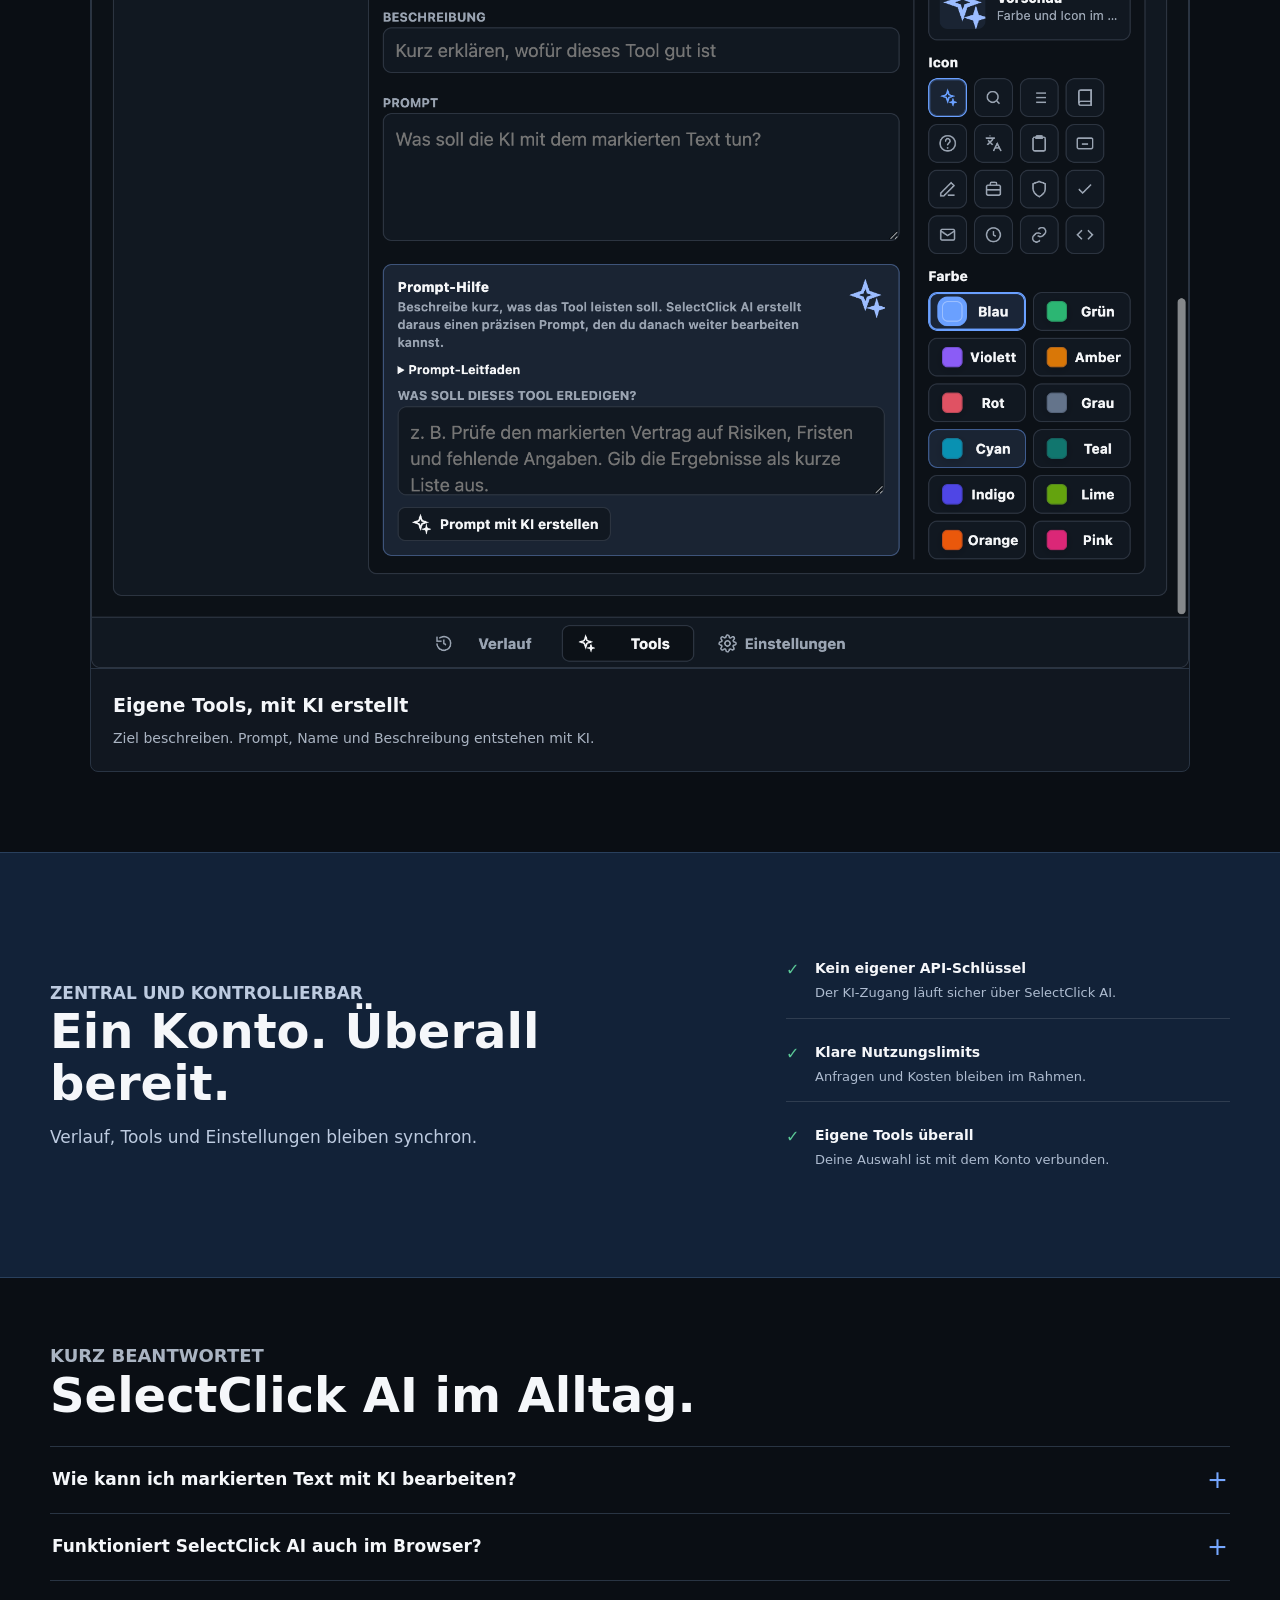
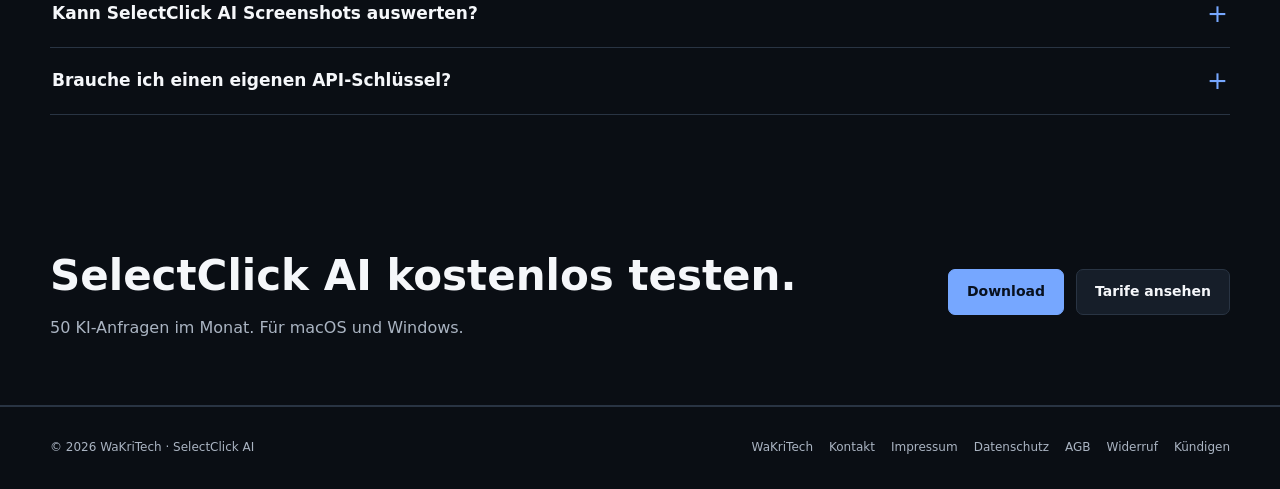
==== commit 874d4368: "Rename Selection AI to SelectClick AI" ====
--- a/index.html
+++ b/index.html
@@ -3,16 +3,16 @@
 <head>
   <meta charset="utf-8">
   <meta name="viewport" content="width=device-width, initial-scale=1">
-  <title>Selection AI – KI für markierten Text per Rechtsklick</title>
-  <meta name="description" content="Markierten Text und Screenshots direkt mit KI zusammenfassen, übersetzen, prüfen und erklären. Selection AI für macOS und Windows.">
+  <title>SelectClick AI – KI für markierten Text per Rechtsklick</title>
+  <meta name="description" content="Markierten Text und Screenshots direkt mit KI zusammenfassen, übersetzen, prüfen und erklären. SelectClick AI für macOS und Windows.">
   <link rel="canonical" href="https://wakritech.com/">
   <meta property="og:type" content="website">
   <meta property="og:locale" content="de_DE">
   <meta property="og:site_name" content="WaKriTech">
-  <meta property="og:title" content="Selection AI – KI für markierten Text per Rechtsklick">
+  <meta property="og:title" content="SelectClick AI – KI für markierten Text per Rechtsklick">
   <meta property="og:description" content="Text markieren, Rechtsklick machen und direkt zusammenfassen, übersetzen, prüfen oder erklären.">
   <meta property="og:url" content="https://wakritech.com/">
-  <meta property="og:image" content="https://wakritech.com/selection-ai-summary-demo-poster.jpg">
+  <meta property="og:image" content="https://wakritech.com/selectclick-ai-summary-demo-poster.jpg">
   <meta name="twitter:card" content="summary_large_image">
   <link rel="icon" href="/favicon.ico" sizes="any">
   <link rel="apple-touch-icon" href="/favicon.png">
@@ -30,14 +30,14 @@
         },
         {
           "@type": "SoftwareApplication",
-          "@id": "https://wakritech.com/#selection-ai",
-          "name": "Selection AI",
+          "@id": "https://wakritech.com/#selectclick-ai",
+          "name": "SelectClick AI",
           "url": "https://wakritech.com/",
           "description": "KI für markierten Text und Screenshots direkt im Arbeitsfluss.",
           "applicationCategory": "BusinessApplication",
           "operatingSystem": "macOS, Windows",
           "downloadUrl": "https://wakritech.com/download.html",
-          "softwareVersion": "0.2.7",
+          "softwareVersion": "0.2.9",
           "offers": {
             "@type": "Offer",
             "price": "0",
@@ -54,20 +54,20 @@
               "name": "Wie kann ich markierten Text mit KI bearbeiten?",
               "acceptedAnswer": {
                 "@type": "Answer",
-                "text": "Text markieren, mit der rechten Maustaste klicken und in Selection AI eine Aktion wie Zusammenfassen, Übersetzen, Prüfen oder Recherche wählen."
+                "text": "Text markieren, mit der rechten Maustaste klicken und in SelectClick AI eine Aktion wie Zusammenfassen, Übersetzen, Prüfen oder Recherche wählen."
               }
             },
             {
               "@type": "Question",
-              "name": "Funktioniert Selection AI auch im Browser?",
-              "acceptedAnswer": {
-                "@type": "Answer",
-                "text": "Ja. Selection AI arbeitet unter anderem mit markiertem Text in Browsern wie Safari und weiteren unterstützten Anwendungen unter macOS und Windows."
+              "name": "Funktioniert SelectClick AI auch im Browser?",
+              "acceptedAnswer": {
+                "@type": "Answer",
+                "text": "Ja. SelectClick AI arbeitet unter anderem mit markiertem Text in Browsern wie Safari und weiteren unterstützten Anwendungen unter macOS und Windows."
               }
             },
             {
               "@type": "Question",
-              "name": "Kann Selection AI Screenshots auswerten?",
+              "name": "Kann SelectClick AI Screenshots auswerten?",
               "acceptedAnswer": {
                 "@type": "Answer",
                 "text": "Ja. Ein frei gewählter Bildschirmbereich kann aufgenommen, erklärt, zusammengefasst oder per Texterkennung ausgewertet werden."
@@ -78,7 +78,7 @@
               "name": "Brauche ich einen eigenen API-Schlüssel?",
               "acceptedAnswer": {
                 "@type": "Answer",
-                "text": "Nein. Der KI-Zugang läuft zentral über Selection AI und ist durch das Nutzungslimit des gewählten Tarifs begrenzt."
+                "text": "Nein. Der KI-Zugang läuft zentral über SelectClick AI und ist durch das Nutzungslimit des gewählten Tarifs begrenzt."
               }
             }
           ]
@@ -90,9 +90,9 @@
 <body>
   <header class="site-header">
     <div class="site-container header-inner">
-      <a class="product-brand" href="/index.html" aria-label="Selection AI Startseite">
+      <a class="product-brand" href="/index.html" aria-label="SelectClick AI Startseite">
         <img class="product-mark" src="logo-transparent.png?v=wakritech-header-1" alt="WaKriTech" aria-hidden="true">
-        <span class="product-name"><strong>Selection AI</strong><small>by WaKriTech</small></span>
+        <span class="product-name"><strong>SelectClick AI</strong><small>by WaKriTech</small></span>
       </a>
       <button class="nav-toggle" type="button" aria-label="Navigation öffnen" aria-expanded="false" aria-controls="siteNav"><span></span><span></span><span></span></button>
       <nav class="site-nav" id="siteNav" aria-label="Hauptnavigation">
@@ -110,7 +110,7 @@
     <section class="product-hero" id="uebersicht">
       <div class="site-container hero-content">
         <p class="kicker status-kicker"><span class="status-dot" aria-hidden="true"></span>Beta für macOS und Windows</p>
-        <h1>Selection AI</h1>
+        <h1>SelectClick AI</h1>
         <p class="hero-title">KI direkt dort, wo du arbeitest.</p>
         <p class="hero-copy">Markieren. Rechtsklick. Ergebnis. KI ohne Umweg über ein separates Chatfenster.</p>
         <div class="button-row">
@@ -134,8 +134,8 @@
           </ol>
         </div>
         <figure class="flow-visual workflow-video">
-          <video autoplay muted loop playsinline preload="metadata" poster="selection-ai-summary-demo-poster.jpg" aria-label="Selection AI Demo: Markierten Wikipedia-Text direkt zusammenfassen">
-            <source src="selection-ai-summary-demo.mp4" type="video/mp4">
+          <video autoplay muted loop playsinline preload="metadata" poster="selectclick-ai-summary-demo-poster.jpg" aria-label="SelectClick AI Demo: Markierten Wikipedia-Text direkt zusammenfassen">
+            <source src="selectclick-ai-summary-demo.mp4" type="video/mp4">
           </video>
           <figcaption>Text markieren · Zusammenfassen wählen · Ergebnis direkt verwenden</figcaption>
         </figure>
@@ -165,17 +165,17 @@
         </div>
         <div class="showcase-grid">
           <figure class="showcase-item">
-            <img src="selection-ai-history.png" alt="Selection AI Verlauf mit Projekten und geöffnetem Chat">
+            <img src="selectclick-ai-history.png" alt="SelectClick AI Verlauf mit Projekten und geöffnetem Chat">
             <figcaption class="showcase-copy"><h3>Chats und Projekte</h3><p>Wichtige Ergebnisse bleiben organisiert.</p></figcaption>
           </figure>
           <figure class="showcase-item">
             <div class="showcase-visual tool-screenshot-visual">
-              <img src="assets/selection-ai-tools-current.png?v=correct-help-icon" alt="Aktuelle Selection-AI-Tools mit ausgewählten Text- und Screenshot-Tools">
+              <img src="assets/selectclick-ai-tools-current.png?v=selectclick-029" alt="Aktuelle SelectClick-AI-Tools mit ausgewählten Text- und Screenshot-Tools">
             </div>
             <figcaption class="showcase-copy"><h3>Text- und Screenshot-Tools</h3><p>Für jede Eingabeart die passenden Aktionen.</p></figcaption>
           </figure>
           <figure class="showcase-item">
-            <img src="assets/selection-ai-prompt-assistant.png" alt="Selection AI Ansicht zum Erstellen eines eigenen Tools mit Prompt-Hilfe">
+            <img src="assets/selectclick-ai-prompt-assistant.png" alt="SelectClick AI Ansicht zum Erstellen eines eigenen Tools mit Prompt-Hilfe">
             <figcaption class="showcase-copy"><h3>Eigene Tools, mit KI erstellt</h3><p>Ziel beschreiben. Prompt, Name und Beschreibung entstehen mit KI.</p></figcaption>
           </figure>
         </div>
@@ -190,7 +190,7 @@
           <p>Verlauf, Tools und Einstellungen bleiben synchron.</p>
         </div>
         <div class="cloud-facts">
-          <div class="cloud-fact"><span class="cloud-check">✓</span><div><strong>Kein eigener API-Schlüssel</strong><small>Der KI-Zugang läuft sicher über Selection AI.</small></div></div>
+          <div class="cloud-fact"><span class="cloud-check">✓</span><div><strong>Kein eigener API-Schlüssel</strong><small>Der KI-Zugang läuft sicher über SelectClick AI.</small></div></div>
           <div class="cloud-fact"><span class="cloud-check">✓</span><div><strong>Klare Nutzungslimits</strong><small>Anfragen und Kosten bleiben im Rahmen.</small></div></div>
           <div class="cloud-fact"><span class="cloud-check">✓</span><div><strong>Eigene Tools überall</strong><small>Deine Auswahl ist mit dem Konto verbunden.</small></div></div>
         </div>
@@ -201,7 +201,7 @@
       <div class="site-container">
         <div class="section-heading faq-heading">
           <p class="kicker">Kurz beantwortet</p>
-          <h2>Selection AI im Alltag.</h2>
+          <h2>SelectClick AI im Alltag.</h2>
         </div>
         <div class="faq-list">
           <details class="faq-item">
@@ -209,16 +209,16 @@
             <p>Text markieren, Rechtsklick machen und eine Aktion wie Zusammenfassen, Übersetzen, Prüfen oder Recherche wählen.</p>
           </details>
           <details class="faq-item">
-            <summary>Funktioniert Selection AI auch im Browser?</summary>
-            <p>Ja. Selection AI arbeitet unter anderem mit markiertem Text in Safari und weiteren unterstützten Anwendungen unter macOS und Windows.</p>
-          </details>
-          <details class="faq-item">
-            <summary>Kann Selection AI Screenshots auswerten?</summary>
+            <summary>Funktioniert SelectClick AI auch im Browser?</summary>
+            <p>Ja. SelectClick AI arbeitet unter anderem mit markiertem Text in Safari und weiteren unterstützten Anwendungen unter macOS und Windows.</p>
+          </details>
+          <details class="faq-item">
+            <summary>Kann SelectClick AI Screenshots auswerten?</summary>
             <p>Ja. Nimm einen frei gewählten Bereich auf und lass ihn erklären, zusammenfassen oder per Texterkennung auswerten.</p>
           </details>
           <details class="faq-item">
             <summary>Brauche ich einen eigenen API-Schlüssel?</summary>
-            <p>Nein. Der KI-Zugang läuft zentral über Selection AI und wird über das Nutzungslimit deines Tarifs abgesichert.</p>
+            <p>Nein. Der KI-Zugang läuft zentral über SelectClick AI und wird über das Nutzungslimit deines Tarifs abgesichert.</p>
           </details>
         </div>
       </div>
@@ -226,7 +226,7 @@
 
     <section class="section-compact cta-band">
       <div class="site-container cta-inner">
-        <div><h2>Selection AI kostenlos testen.</h2><p>50 KI-Anfragen im Monat. Für macOS und Windows.</p></div>
+        <div><h2>SelectClick AI kostenlos testen.</h2><p>50 KI-Anfragen im Monat. Für macOS und Windows.</p></div>
         <div class="button-row"><a class="button button-primary" href="download.html">Download</a><a class="button" href="pricing.html">Tarife ansehen</a></div>
       </div>
     </section>
@@ -235,7 +235,7 @@
 
   <footer class="site-footer">
     <div class="site-container footer-inner">
-      <span>© 2026 WaKriTech · Selection AI</span>
+      <span>© 2026 WaKriTech · SelectClick AI</span>
       <div class="footer-links"><a href="wakritech.html">WaKriTech</a><a href="mailto:info@wakritech.com">Kontakt</a><a href="impressum.html">Impressum</a><a href="datenschutz.html">Datenschutz</a><a href="agb.html">AGB</a><a href="widerruf.html">Widerruf</a><a href="kuendigen.html">Kündigen</a></div>
     </div>
   </footer>
